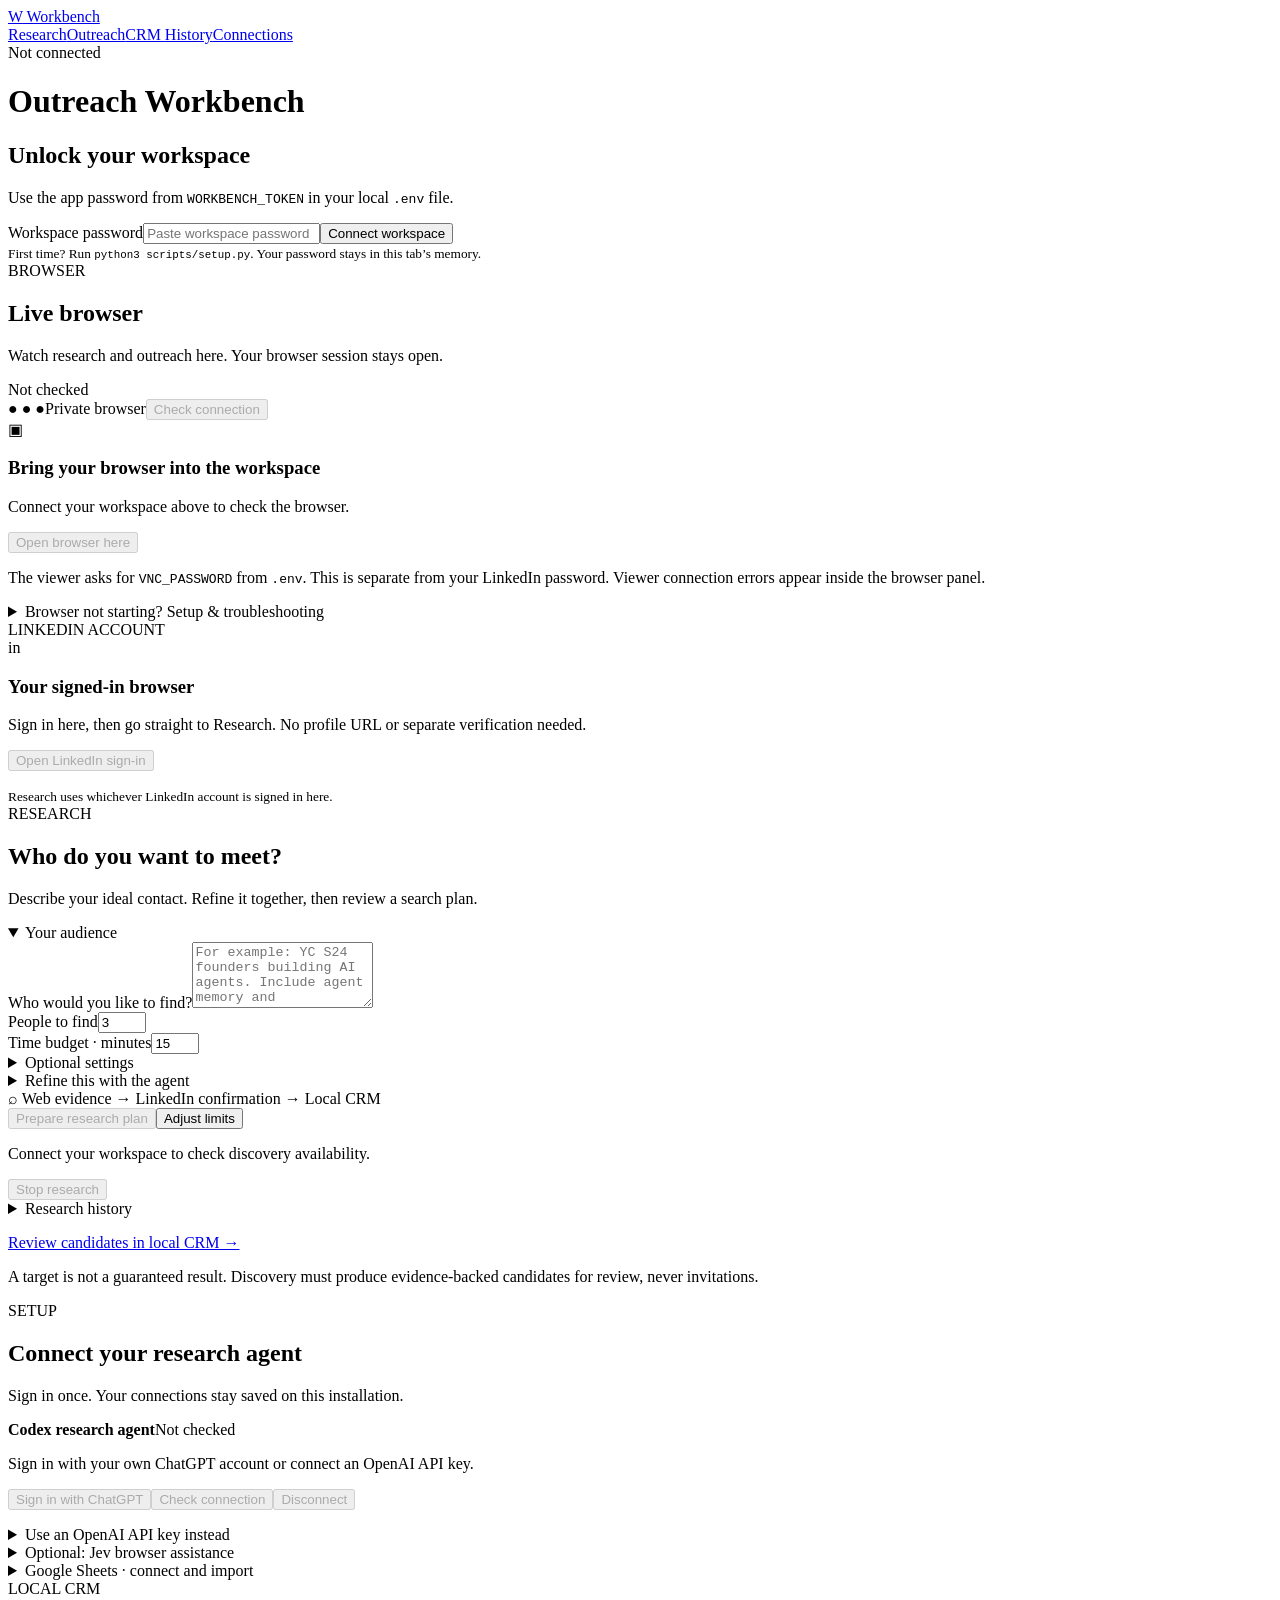
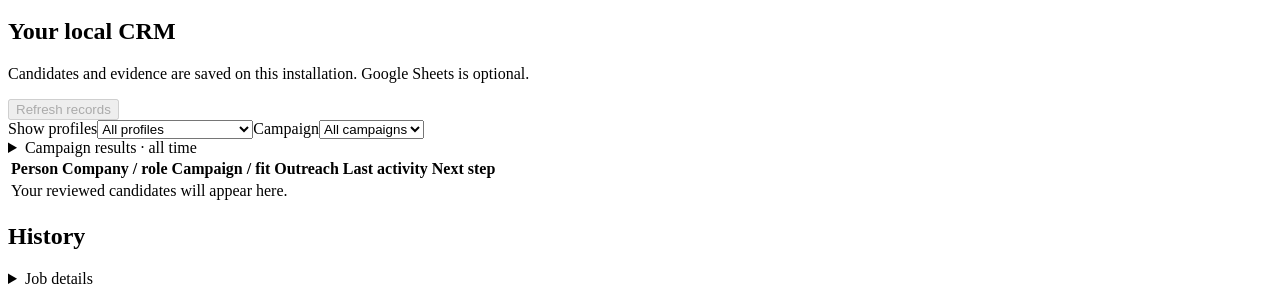
==== src/workbench/static/index.html @ d674420d "Add Google Picker and spreadsheet import with previewed column mapping" ====
<!doctype html>
<html lang="en">
<head><meta charset="utf-8"><meta name="viewport" content="width=device-width,initial-scale=1"><title>Outreach Workbench</title><link rel="stylesheet" href="/assets/workbench.css"><script src="/assets/workbench.js" defer></script><script src="/assets/sheets-import.js" defer></script></head>
<body>
<header class="topbar"><a class="brand" href="#discovery"><span class="brand-icon">W</span> Workbench</a><nav aria-label="Workspace"><a href="#discovery">Research</a><a href="#compose">Outreach</a><span class="nav-divider"></span><a href="#outreach">CRM <span id="crm-total"></span></a><a href="#activity">History</a><a href="#connections">Connections</a></nav><span id="mode" class="badge">Not connected</span></header>
<main><h1 class="sr-only">Outreach Workbench</h1>

<section id="access" class="panel access"><div><h2>Unlock your workspace</h2><p>Use the app password from <code>WORKBENCH_TOKEN</code> in your local <code>.env</code> file.</p></div><form id="access-form"><label class="sr-only" for="token">Workspace password</label><input id="token" type="password" autocomplete="off" placeholder="Paste workspace password" required><button id="connect">Connect workspace</button></form><small id="access-help">First time? Run <code>python3 scripts/setup.py</code>. Your password stays in this tab’s memory.</small></section>
<button id="close-panel" class="secondary" hidden>Close panel</button><div id="error" role="alert" hidden></div>
<div id="workspace-bar" class="workspace-bar" hidden><div><strong id="next-step">Getting ready</strong><p id="connection-summary" role="status"></p></div><a id="next-action" class="button-link" href="#connections">Connect research agent</a></div><div id="research-workspace"><section class="panel" id="outreach-start" hidden>
<div class="section-head"><div><span class="eyebrow">OUTREACH</span><h2>Start conversations</h2></div><span class="badge" id="batch-count" role="status" aria-live="polite">0 selected</span></div>
<p class="caption">Select the right people. Make each message personal.</p>
<label for="outreach-prompt">Message instructions</label><textarea id="outreach-prompt" rows="3" placeholder="Introduce my background, explain why their company interests me, and ask to connect. Keep it friendly and specific."></textarea>
<div class="recipient-toolbar"><input id="recipient-search" type="search" placeholder="Search people or companies" aria-label="Search contacts"><label class="inline-check"><input id="recipient-all" type="checkbox"><span>Select all shown</span></label></div>
<div class="outreach-filters" aria-label="Outreach filters">
<label>Status<select id="recipient-status"><option value="available">Available to contact</option><option value="all">All statuses</option><option value="confirmed">Sent</option><option value="blocked">Blocked</option><option value="uncertain">Uncertain</option><option value="skipped">Skipped / already connected</option><option value="simulated">Simulated</option></select></label>
<label>Qualification<select id="recipient-fit"><option value="">Any qualification</option><option value="qualified">Qualified</option><option value="missing_evidence">Missing evidence</option><option value="not_applicable">Not applicable</option><option value="excluded">Excluded</option></select></label>
<label>Campaign<select id="recipient-campaign"><option value="">All campaigns</option></select></label>
<label>Company<select id="recipient-company"><option value="">All companies</option></select></label>
<label>Country<select id="recipient-country"><option value="">All countries</option></select></label>
<label class="inline-check"><input id="recipient-selected" type="checkbox"><span>Selected only</span></label>
</div><div class="filter-summary"><span id="recipient-selection-summary" role="status"></span><button id="recipient-reset" class="quiet">Reset filters</button></div>
<div id="recipient-list" class="recipient-list" role="group" aria-label="Filtered CRM contacts"></div>
<p id="outreach-availability" class="caption" role="status"></p>
<div class="batch-actions"><button id="batch-generate" disabled>Generate selected messages</button><button id="batch-clear" class="secondary">Clear selection</button></div>
<p id="batch-status" role="status" aria-live="polite"></p>
<div id="batch-review" hidden><div class="section-head"><h3>Review your messages</h3><span class="caption">Editable · 200 characters each</span></div><div id="batch-drafts"></div>
<label class="inline-check"><input id="batch-confirm" type="checkbox"><span>I reviewed these recipients and their exact messages.</span></label>
<button id="batch-send" disabled>Send selected invitations</button></div>
<div id="batch-results" role="log" aria-label="Batch results"></div>
<a class="results-link" href="#outreach">Review all CRM contacts →</a>
</section><section class="panel" id="browser-section">
<div class="section-head"><div><span class="eyebrow">BROWSER</span><h2>Live browser</h2><p>Watch research and outreach here. Your browser session stays open.</p></div><span id="browser-badge" class="badge">Not checked</span></div>
<div id="outreach-watch" hidden><strong id="outreach-watch-person"></strong><p id="outreach-watch-note"></p><p id="outreach-watch-status" role="status" aria-live="polite"></p></div><button id="return-composer" class="secondary" hidden>Return to message draft</button><div class="browser-layout"><div><div class="browser-toolbar"><span class="window-dots">● ● ●</span><span>Private browser</span><button class="quiet" id="check-browser" disabled>Check connection</button><button id="expand-browser" class="quiet" hidden>Expand view</button><a id="external-viewer" target="_blank" rel="noopener noreferrer" hidden>Open in new tab ↗</a></div>
<div class="browser-stage" id="browser-stage"><div id="browser-empty"><div class="browser-symbol">▣</div><h3>Bring your browser into the workspace</h3><p id="browser-message">Connect your workspace above to check the browser.</p><button id="open-browser" disabled>Open browser here</button></div><iframe id="browser-frame" title="Private browser — sign in to LinkedIn directly" allow="clipboard-read; clipboard-write; fullscreen" referrerpolicy="no-referrer" hidden></iframe></div>
<p class="caption">The viewer asks for <code>VNC_PASSWORD</code> from <code>.env</code>. This is separate from your LinkedIn password. Viewer connection errors appear inside the browser panel.</p>
<details id="browser-help"><summary>Browser not starting? Setup & troubleshooting</summary><p>The demo startup command does not start the browser. For LinkedIn, set <code>WORKBENCH_MODE=live</code> in <code>.env</code>, then run this in the project folder:</p><pre>docker compose --profile live up --build -d --wait</pre><p>Click <strong>Check connection</strong>, then <strong>Open browser here</strong>. The first browser image download can take a few minutes. If the viewer still refuses to connect, check <code>docker compose --profile live ps</code> and your configured <code>BROWSER_PORT</code>. On a remote machine, forward both the app and browser ports.</p><p>If a saved browser session is unavailable, restart only the browser with <code>docker compose --profile live restart browser</code>, then reset its connection below. This preserves cookies and never retries invitations.</p><button id="reset-browser" class="secondary" disabled>Reset browser connection</button></details>
</div><aside class="account-card"><span class="eyebrow">LINKEDIN ACCOUNT</span><div class="avatar">in</div><h3 id="account-name">Your signed-in browser</h3><p id="account-note">Sign in here, then go straight to Research. No profile URL or separate verification needed.</p><button id="login" disabled>Open LinkedIn sign-in</button><p id="login-progress" role="status" aria-live="polite"></p><small>Research uses whichever LinkedIn account is signed in here.</small><div id="restriction" role="alert" hidden></div></aside></div>
</section>
<section class="panel" id="discovery"><span class="eyebrow">RESEARCH</span><h2>Who do you want to meet?</h2><p class="caption">Describe your ideal contact. Refine it together, then review a search plan.</p>
<details id="research-brief" open class="audience-card"><summary>Your audience</summary>
<label for="discovery-prompt">Who would you like to find?</label><textarea id="discovery-prompt" rows="4" placeholder="For example: YC S24 founders building AI agents. Include agent memory and monitoring."></textarea>
<div class="research-numbers"><div><label for="discovery-limit">People to find</label><input id="discovery-limit" type="number" min="1" max="10" value="3"></div><div><label for="discovery-minutes">Time budget · minutes</label><input id="discovery-minutes" type="number" min="1" max="60" step="1" value="15"></div></div>
<details id="research-options"><summary>Optional settings</summary><label for="discovery-visits">Maximum LinkedIn visits</label><input id="discovery-visits" type="number" min="0" max="500" step="1" value="0"><p class="caption">0 means keep going until the target or time limit.</p><label for="discovery-profile">Only check this profile</label><input id="discovery-profile" type="url" placeholder="https://www.linkedin.com/in/…"><label class="inline-check"><input id="discovery-recheck" type="checkbox"><span>Recheck profiles with missing evidence</span></label></details>
</details><details id="planning-conversation"><summary>Refine this with the agent</summary><div id="brief-chat" class="brief-chat" role="log" aria-label="Research conversation" aria-live="polite"><p class="chat-welcome">Tell me who you’re looking for. We can narrow the roles, companies, location and exclusions together.</p></div>
<form id="brief-form"><label for="brief-message">Talk to your research agent</label><textarea id="brief-message" rows="3" maxlength="3000" placeholder="I want to meet founders building tools for finance teams. Help me narrow that down."></textarea><div class="connection-actions"><button id="brief-send" disabled>Refine audience</button><button id="brief-reset" type="button" class="secondary" disabled>New brief</button></div></form><p id="brief-status" role="status" aria-live="polite"></p></details>
<div class="research-method"><span aria-hidden="true">⌕</span> Web evidence → LinkedIn confirmation → Local CRM</div><div class="research-actions"><button id="discover" disabled>Prepare research plan</button><button id="research-adjust-time" class="quiet" type="button">Adjust limits</button></div><p id="discovery-state" role="status">Connect your workspace to check discovery availability.</p><a id="research-browser-help" href="#browser-section" hidden>Open LinkedIn browser →</a><div id="research-plan" hidden><div class="plan-heading"><span class="eyebrow">READY TO REVIEW</span><h3>Your search plan</h3></div><div id="plan-metrics" class="plan-metrics"></div><details><summary>Review criteria & searches</summary><p id="plan-summary"></p><pre id="research-plan-text" class="activity"></pre></details><label><input id="research-history" type="checkbox"> My CRM is up to date, or this is a new campaign. Skip companies that already replied.</label><p id="research-start-help" role="status" aria-live="polite"></p><p id="research-launch-status" role="alert"></p><a id="research-start-browser" href="#browser-section" hidden>Open LinkedIn browser →</a><button id="research-use-plan" class="secondary" hidden>Restore saved plan</button><button id="research-start" aria-describedby="research-start-help" disabled>Start research</button></div><button id="research-stop" class="secondary" disabled>Stop research</button><details class="research-maintenance"><summary>Research history</summary><button id="clear-search-history" class="secondary" disabled>Clear search history</button></details><p id="clear-history-status" role="status" aria-live="polite"></p><details id="research-decisions" class="decision-panel" hidden><summary>Research activity</summary><p id="research-live-step" role="status"></p><div id="decision-log" role="log" aria-label="Research decisions" aria-live="polite"></div><details id="research-activity"><summary>Full activity</summary><pre id="research-progress" class="activity">No research run yet.</pre></details></details><a class="results-link" href="#outreach">Review candidates in local CRM →</a><p class="caption">A target is not a guaranteed result. Discovery must produce evidence-backed candidates for review, never invitations.</p></section>
</div><section class="panel" id="connections"><span class="eyebrow">SETUP</span><h2>Connect your research agent</h2><p>Sign in once. Your connections stay saved on this installation.</p><div class="connection-row"><strong>Codex research agent</strong><span id="codex-state" class="badge">Not checked</span></div><p id="codex-account">Sign in with your own ChatGPT account or connect an OpenAI API key.</p><div class="connection-actions"><button id="codex-login" disabled>Sign in with ChatGPT</button><button id="codex-check" class="secondary" disabled>Check connection</button><button id="codex-logout" class="secondary" disabled>Disconnect</button></div><div id="codex-device" class="device-card" hidden><p>Open the official page and enter this one-time code. Do not share it.</p><strong id="codex-device-code"></strong><a id="codex-device-link" target="_blank" rel="noopener noreferrer">Open OpenAI sign-in ↗</a><button id="codex-cancel" class="secondary" disabled>Cancel sign-in</button></div><p id="codex-message" role="status"></p><details><summary>Use an OpenAI API key instead</summary><p>This uses your API account. Connection testing lists models; it does not run a paid generation.</p><form id="codex-key-form"><label for="codex-key">OpenAI API key</label><input id="codex-key" type="password" autocomplete="off" placeholder="Paste your own API key"><button id="codex-key-save" disabled>Test & connect API key</button></form></details><details id="optional-jev"><summary>Optional: Jev browser assistance</summary><div class="connection-row"><strong>Jev / TypeSafe</strong><span id="jev-state" class="badge">Not checked</span></div><p>Get your own key from <a href="https://console.typesafe.ai/keys" target="_blank" rel="noopener noreferrer">TypeSafe</a>. We test authentication before saving it privately in this workspace.</p><form id="jev-form"><label for="jev-key">TypeSafe API key</label><input id="jev-key" type="password" autocomplete="off" placeholder="Paste your own TypeSafe key"><button id="jev-save" disabled>Test & connect Jev</button></form><div class="connection-actions"><button id="jev-check" class="secondary" disabled>Check connection</button><button id="jev-disconnect" class="secondary" disabled>Disconnect</button></div><p id="jev-message" role="status"></p><p class="caption">Codex plans and evaluates research. A connected Jev key helps prioritize observed profile links. Research sends bounded professional page text to these providers and may use your model quota.</p></details><details id="optional-sheets"><summary>Google Sheets · connect and import</summary><div class="connection-row"><strong>Google Sheets</strong><span id="sheets-state" class="badge">Optional</span></div><p>Connect Google, paste your spreadsheet URL, and review its columns before importing. Your local CRM remains the source of truth.</p><div class="connection-actions"><button id="google-login" disabled>Connect Google</button><button id="google-disconnect" class="secondary" disabled>Disconnect Google</button></div><a id="google-open" target="_blank" rel="noopener noreferrer" hidden>Open CRM spreadsheet ↗</a><p id="google-message" role="status"></p>
<div id="google-import">
<label for="google-import-url">Spreadsheet URL</label><input id="google-import-url" type="url" placeholder="https://docs.google.com/spreadsheets/d/…/edit">
<div class="connection-actions"><button id="google-inspect">Open spreadsheet</button><button id="google-picker" class="secondary">Choose in Google Drive</button></div>
<p id="google-import-status" role="status" aria-live="polite">Connect Google, then paste a URL or choose a spreadsheet.</p>
<div id="google-tab-step" hidden><label for="google-import-tab">Tab</label><select id="google-import-tab"></select><label for="google-header-row">Header row</label><input id="google-header-row" type="number" value="1" min="1" max="100"><button id="google-load-rows">Load columns</button></div>
<div id="google-map-step" hidden><h3>Match your columns</h3><p class="caption">Name and LinkedIn URL are required. Imports need research qualification before outreach.</p><div id="google-column-mapping" class="outreach-filters"></div><div id="google-row-sample" class="scroll"></div>
<label class="inline-check"><input id="google-history-ack" type="checkbox"><span>If no status column is mapped, I confirm this source has no prior outreach history.</span></label><button id="google-preview">Preview import</button></div>
<div id="google-preview-step" hidden><h3>Review changes</h3><p id="google-preview-summary"></p><div id="google-preview-rows" class="scroll"></div><label class="inline-check"><input id="google-import-confirm" type="checkbox"><span>Import the reviewed rows into the local CRM. Keep existing contact fields and receipts.</span></label><button id="google-import-commit" disabled>Import into CRM</button></div>
</div>
<details><summary>Optional: export local CRM</summary><p>Export uses a separate destination. Importing a source never selects it for export.</p><button id="google-create" class="secondary" disabled>Create CRM spreadsheet</button><button id="sync" class="secondary" disabled>Sync spreadsheet</button><details><summary>Reconnect an app-created spreadsheet</summary><p>Use this to recover a workbook created by this app. Use a dedicated export workbook, separate from your imported source.</p><form id="google-sheet-form"><label for="google-sheet">Spreadsheet URL or ID</label><input id="google-sheet" type="text"><button id="google-select" disabled>Verify spreadsheet access</button></form></details></details><details><summary>Google connection setup · first time</summary><p>One-time setup: <a href="https://github.com/dillanhoyos/outreach-workbench/blob/main/docs/GOOGLE_SHEETS.md" target="_blank" rel="noopener noreferrer">Follow the step-by-step setup guide ↗</a>.</p><ol><li>In one Google Cloud project, enable Sheets, Drive and Google Picker APIs. Add yourself as an OAuth test user.</li><li>Create a Web application OAuth client with your app's origin and exact callback URL.</li><li>Save its JSON as <code>secrets/google-oauth-client.json</code>. Add the four Google settings from the guide to <code>.env</code>.</li><li>Recreate the app, click Connect Google, then paste a spreadsheet URL or choose it in Google Drive.</li></ol><p>Use the same Google account in sign-in and Picker. You must already have access to the spreadsheet. Credentials stay in this installation's persistent data volume.</p></details></details></section>
<section class="panel" id="outreach"><div class="section-head"><div><span class="eyebrow">LOCAL CRM</span><h2>Your local CRM</h2><p>Candidates and evidence are saved on this installation. Google Sheets is optional.</p></div><button id="refresh" class="secondary" disabled>Refresh records</button></div><div class="crm-filters"><label for="crm-filter">Show profiles</label><select id="crm-filter" aria-controls="leads"><option value="all">All profiles</option><option value="qualified">Qualified</option><option value="not_applicable">Visited · not applicable</option><option value="missing_evidence">Missing evidence</option><option value="other">Other / interrupted</option><option value="available">Available for outreach</option><option value="sent">Sent</option><option value="blocked">Blocked</option><option value="uncertain">Uncertain</option></select><label for="crm-campaign">Campaign</label><select id="crm-campaign"><option value="">All campaigns</option></select><span id="crm-filter-count" role="status" aria-live="polite"></span></div><details class="crm-report"><summary>Campaign results · all time</summary><p class="caption">Unique people per campaign. Invitation results require confirmation; acceptance is not inferred.</p><div id="crm-report" class="scroll"></div></details><div class="scroll"><table><thead><tr><th>Person</th><th>Company / role</th><th>Campaign / fit</th><th>Outreach</th><th>Last activity</th><th>Next step</th></tr></thead><tbody id="leads"><tr><td colspan="6" class="empty">Your reviewed candidates will appear here.</td></tr></tbody></table></div></section>

<section class="panel" id="activity"><h2>History</h2><div id="history-feed" role="log" aria-label="Workspace history"></div><details><summary>Job details</summary><p id="status" role="status">Connect your workspace to get started.</p><pre id="jobs" class="activity">No jobs loaded yet.</pre></details></section>
<section class="panel" id="composer" hidden aria-labelledby="compose-title"><div class="composer-head"><div><span class="eyebrow">OUTREACH</span><h2 id="compose-title">Start a conversation</h2></div><button id="compose-close" class="secondary" aria-label="Choose another recipient">Choose contact</button></div>
<label for="compose-person">Recipient · CRM availability</label><select id="compose-person"></select><p id="compose-context" class="caption"></p><div id="compose-receipt" hidden></div><div class="connection-actions"><a id="compose-profile" target="_blank" rel="noopener noreferrer">LinkedIn profile ↗</a><button id="compose-preview" class="secondary">View in live browser</button></div>
<details id="compose-evidence"><summary>Profile evidence & campaign</summary><p id="compose-evidence-text"></p></details>
<label for="compose-instructions">What would you like to say?</label><textarea id="compose-instructions" rows="3" placeholder="For example: Write in Spanish, casual and direct. I’m building a tool for contract reporting. Ask to exchange experiences, without a sales pitch."></textarea><button id="compose-generate">Generate suggestions</button><p class="caption">Codex uses saved profile evidence. Generation never sends a message.</p><details id="compose-suggestions-wrap"><summary>Suggested messages</summary><div id="compose-suggestions"></div></details>
<label for="compose-note">Your invitation note</label><textarea id="compose-note" rows="4" placeholder="Choose a suggestion or write your own note."></textarea><p id="compose-count" class="caption" role="status"></p><div class="connection-actions"><button id="compose-save" class="secondary">Save draft</button><button id="compose-approve">Approve this note</button></div>
<div class="compose-send"><label class="inline-check"><input id="compose-confirm" type="checkbox"><span id="compose-confirm-label">Send this exact invitation to this person.</span></label><button id="compose-send" disabled>Send invitation</button></div><p id="compose-status" role="status" aria-live="polite"></p></section>
</main></body></html>
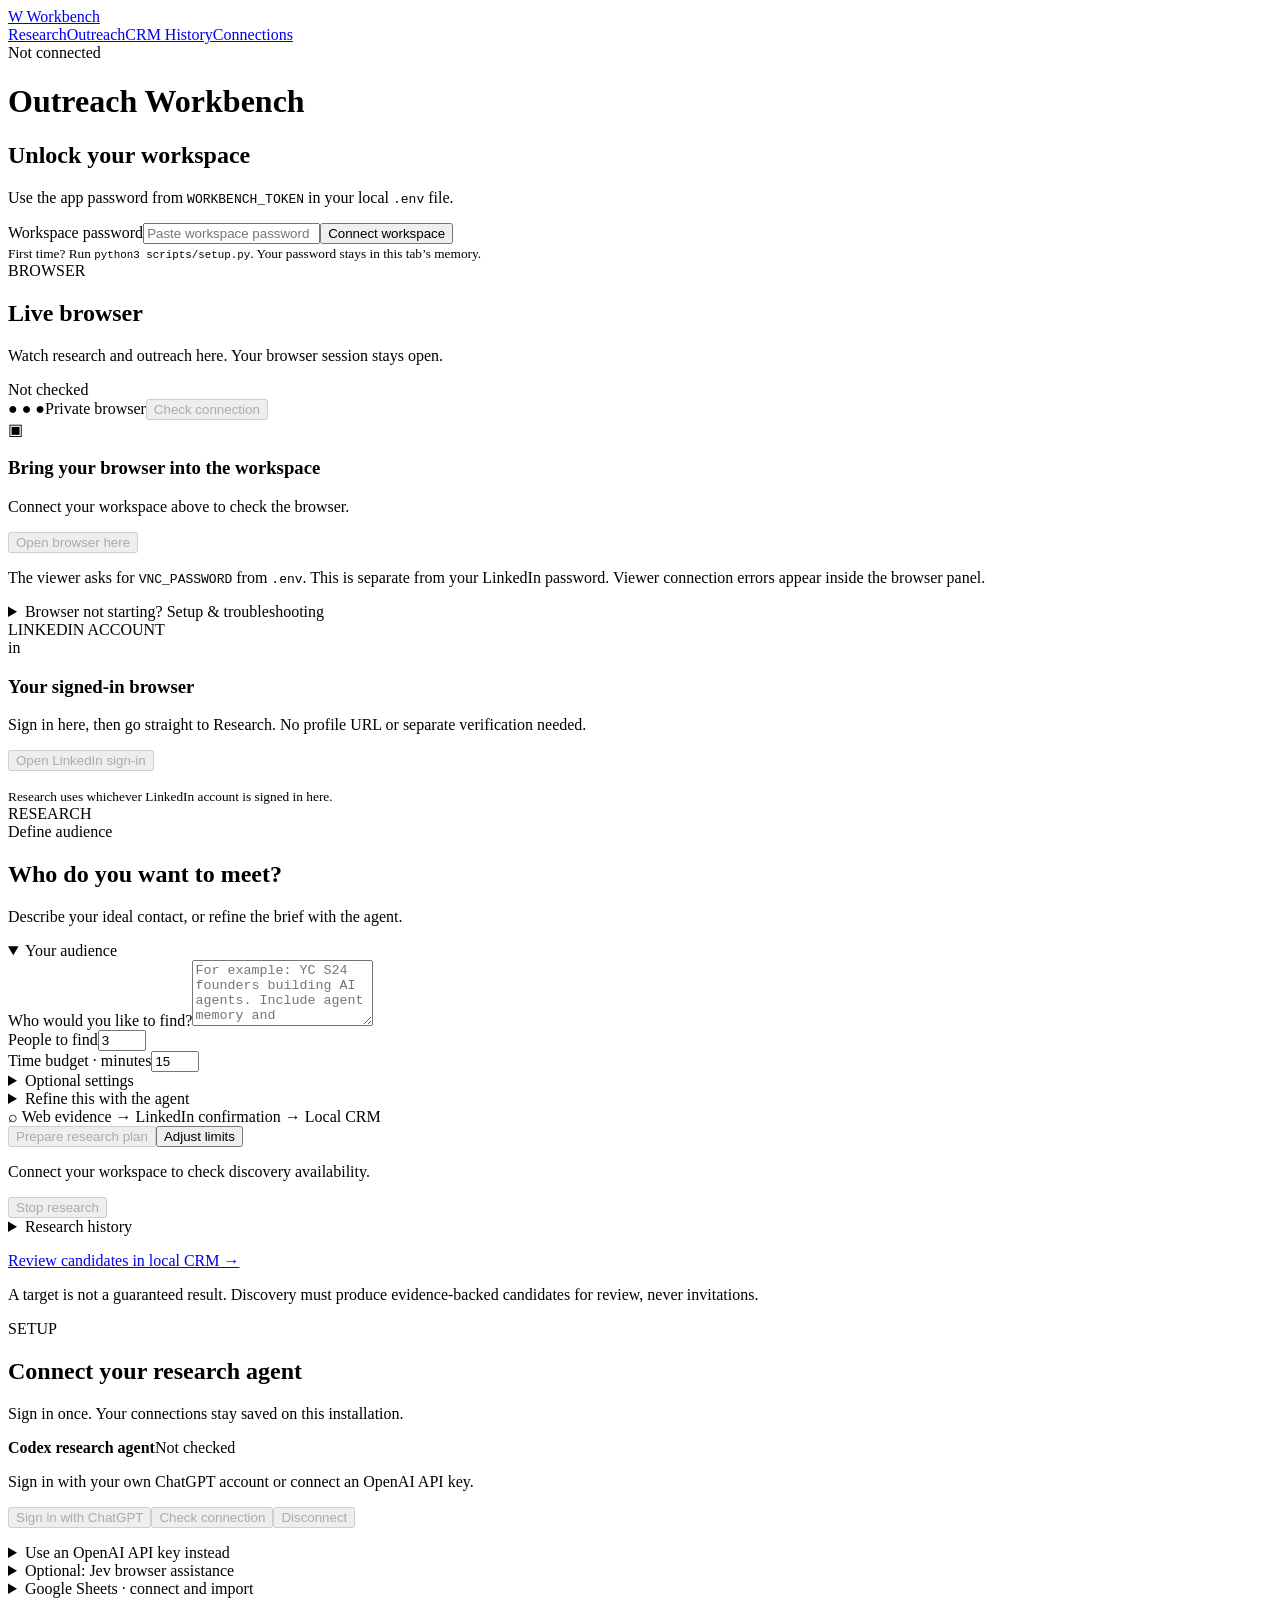
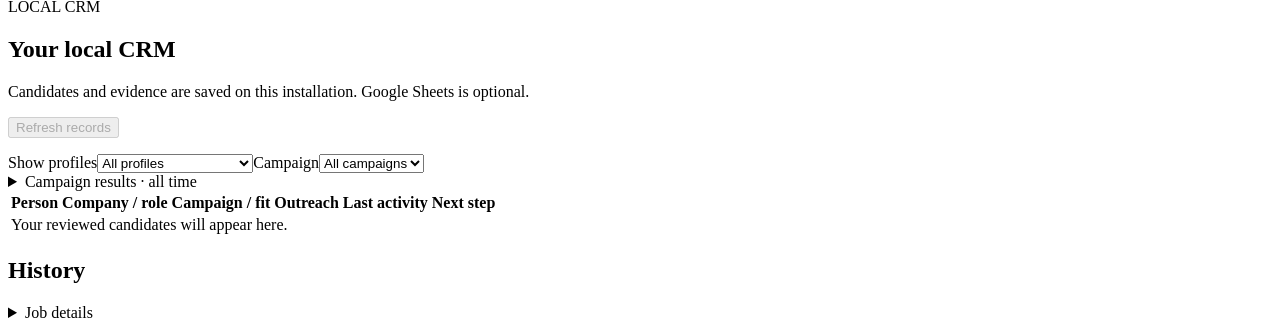
==== commit e78b03c6: "Focus research on run state and expand CRM with private profile preview" ====
--- a/src/workbench/static/index.html
+++ b/src/workbench/static/index.html
@@ -30,21 +30,21 @@
 <div id="batch-results" role="log" aria-label="Batch results"></div>
 <a class="results-link" href="#outreach">Review all CRM contacts →</a>
 </section><section class="panel" id="browser-section">
-<div class="section-head"><div><span class="eyebrow">BROWSER</span><h2>Live browser</h2><p>Watch research and outreach here. Your browser session stays open.</p></div><span id="browser-badge" class="badge">Not checked</span></div>
+<div class="section-head"><div><span class="eyebrow">BROWSER</span><h2>Live browser</h2><p>Watch research and outreach here. Your browser session stays open.</p></div><button id="crm-hide-browser" class="secondary" hidden>Hide browser</button><span id="browser-badge" class="badge">Not checked</span></div>
 <div id="outreach-watch" hidden><strong id="outreach-watch-person"></strong><p id="outreach-watch-note"></p><p id="outreach-watch-status" role="status" aria-live="polite"></p></div><button id="return-composer" class="secondary" hidden>Return to message draft</button><div class="browser-layout"><div><div class="browser-toolbar"><span class="window-dots">● ● ●</span><span>Private browser</span><button class="quiet" id="check-browser" disabled>Check connection</button><button id="expand-browser" class="quiet" hidden>Expand view</button><a id="external-viewer" target="_blank" rel="noopener noreferrer" hidden>Open in new tab ↗</a></div>
 <div class="browser-stage" id="browser-stage"><div id="browser-empty"><div class="browser-symbol">▣</div><h3>Bring your browser into the workspace</h3><p id="browser-message">Connect your workspace above to check the browser.</p><button id="open-browser" disabled>Open browser here</button></div><iframe id="browser-frame" title="Private browser — sign in to LinkedIn directly" allow="clipboard-read; clipboard-write; fullscreen" referrerpolicy="no-referrer" hidden></iframe></div>
 <p class="caption">The viewer asks for <code>VNC_PASSWORD</code> from <code>.env</code>. This is separate from your LinkedIn password. Viewer connection errors appear inside the browser panel.</p>
 <details id="browser-help"><summary>Browser not starting? Setup & troubleshooting</summary><p>The demo startup command does not start the browser. For LinkedIn, set <code>WORKBENCH_MODE=live</code> in <code>.env</code>, then run this in the project folder:</p><pre>docker compose --profile live up --build -d --wait</pre><p>Click <strong>Check connection</strong>, then <strong>Open browser here</strong>. The first browser image download can take a few minutes. If the viewer still refuses to connect, check <code>docker compose --profile live ps</code> and your configured <code>BROWSER_PORT</code>. On a remote machine, forward both the app and browser ports.</p><p>If a saved browser session is unavailable, restart only the browser with <code>docker compose --profile live restart browser</code>, then reset its connection below. This preserves cookies and never retries invitations.</p><button id="reset-browser" class="secondary" disabled>Reset browser connection</button></details>
 </div><aside class="account-card"><span class="eyebrow">LINKEDIN ACCOUNT</span><div class="avatar">in</div><h3 id="account-name">Your signed-in browser</h3><p id="account-note">Sign in here, then go straight to Research. No profile URL or separate verification needed.</p><button id="login" disabled>Open LinkedIn sign-in</button><p id="login-progress" role="status" aria-live="polite"></p><small>Research uses whichever LinkedIn account is signed in here.</small><div id="restriction" role="alert" hidden></div></aside></div>
 </section>
-<section class="panel" id="discovery"><span class="eyebrow">RESEARCH</span><h2>Who do you want to meet?</h2><p class="caption">Describe your ideal contact. Refine it together, then review a search plan.</p>
+<section class="panel" id="discovery"><span class="eyebrow">RESEARCH</span><div class="section-head"><div><span id="research-phase" class="badge">Define audience</span><h2 id="research-title">Who do you want to meet?</h2></div><button id="research-edit" class="secondary" hidden>Edit audience</button></div><p id="research-intro" class="caption">Describe your ideal contact, or refine the brief with the agent.</p><div id="research-run-summary" role="status"></div><button id="research-review-again" class="secondary" hidden>Review plan for another run</button>
 <details id="research-brief" open class="audience-card"><summary>Your audience</summary>
 <label for="discovery-prompt">Who would you like to find?</label><textarea id="discovery-prompt" rows="4" placeholder="For example: YC S24 founders building AI agents. Include agent memory and monitoring."></textarea>
 <div class="research-numbers"><div><label for="discovery-limit">People to find</label><input id="discovery-limit" type="number" min="1" max="10" value="3"></div><div><label for="discovery-minutes">Time budget · minutes</label><input id="discovery-minutes" type="number" min="1" max="60" step="1" value="15"></div></div>
 <details id="research-options"><summary>Optional settings</summary><label for="discovery-visits">Maximum LinkedIn visits</label><input id="discovery-visits" type="number" min="0" max="500" step="1" value="0"><p class="caption">0 means keep going until the target or time limit.</p><label for="discovery-profile">Only check this profile</label><input id="discovery-profile" type="url" placeholder="https://www.linkedin.com/in/…"><label class="inline-check"><input id="discovery-recheck" type="checkbox"><span>Recheck profiles with missing evidence</span></label></details>
 </details><details id="planning-conversation"><summary>Refine this with the agent</summary><div id="brief-chat" class="brief-chat" role="log" aria-label="Research conversation" aria-live="polite"><p class="chat-welcome">Tell me who you’re looking for. We can narrow the roles, companies, location and exclusions together.</p></div>
 <form id="brief-form"><label for="brief-message">Talk to your research agent</label><textarea id="brief-message" rows="3" maxlength="3000" placeholder="I want to meet founders building tools for finance teams. Help me narrow that down."></textarea><div class="connection-actions"><button id="brief-send" disabled>Refine audience</button><button id="brief-reset" type="button" class="secondary" disabled>New brief</button></div></form><p id="brief-status" role="status" aria-live="polite"></p></details>
-<div class="research-method"><span aria-hidden="true">⌕</span> Web evidence → LinkedIn confirmation → Local CRM</div><div class="research-actions"><button id="discover" disabled>Prepare research plan</button><button id="research-adjust-time" class="quiet" type="button">Adjust limits</button></div><p id="discovery-state" role="status">Connect your workspace to check discovery availability.</p><a id="research-browser-help" href="#browser-section" hidden>Open LinkedIn browser →</a><div id="research-plan" hidden><div class="plan-heading"><span class="eyebrow">READY TO REVIEW</span><h3>Your search plan</h3></div><div id="plan-metrics" class="plan-metrics"></div><details><summary>Review criteria & searches</summary><p id="plan-summary"></p><pre id="research-plan-text" class="activity"></pre></details><label><input id="research-history" type="checkbox"> My CRM is up to date, or this is a new campaign. Skip companies that already replied.</label><p id="research-start-help" role="status" aria-live="polite"></p><p id="research-launch-status" role="alert"></p><a id="research-start-browser" href="#browser-section" hidden>Open LinkedIn browser →</a><button id="research-use-plan" class="secondary" hidden>Restore saved plan</button><button id="research-start" aria-describedby="research-start-help" disabled>Start research</button></div><button id="research-stop" class="secondary" disabled>Stop research</button><details class="research-maintenance"><summary>Research history</summary><button id="clear-search-history" class="secondary" disabled>Clear search history</button></details><p id="clear-history-status" role="status" aria-live="polite"></p><details id="research-decisions" class="decision-panel" hidden><summary>Research activity</summary><p id="research-live-step" role="status"></p><div id="decision-log" role="log" aria-label="Research decisions" aria-live="polite"></div><details id="research-activity"><summary>Full activity</summary><pre id="research-progress" class="activity">No research run yet.</pre></details></details><a class="results-link" href="#outreach">Review candidates in local CRM →</a><p class="caption">A target is not a guaranteed result. Discovery must produce evidence-backed candidates for review, never invitations.</p></section>
+<div class="research-method"><span aria-hidden="true">⌕</span> Web evidence → LinkedIn confirmation → Local CRM</div><div class="research-actions"><button id="discover" disabled>Prepare research plan</button><button id="research-adjust-time" class="quiet" type="button">Adjust limits</button></div><p id="discovery-state" role="status">Connect your workspace to check discovery availability.</p><a id="research-browser-help" href="#browser-section" hidden>Open LinkedIn browser →</a><div id="research-plan" hidden><div class="plan-heading"><span class="eyebrow">READY TO REVIEW</span><h3>Your search plan</h3></div><div id="plan-metrics" class="plan-metrics"></div><p id="plan-summary"></p><details><summary>Search queries & technical details</summary><pre id="research-plan-text" class="activity"></pre></details><label><input id="research-history" type="checkbox"> My CRM is up to date, or this is a new campaign. Skip companies that already replied.</label><p id="research-start-help" role="status" aria-live="polite"></p><p id="research-launch-status" role="alert"></p><a id="research-start-browser" href="#browser-section" hidden>Open LinkedIn browser →</a><button id="research-use-plan" class="secondary" hidden>Restore saved plan</button><button id="research-start" aria-describedby="research-start-help" disabled>Start research</button></div><button id="research-stop" class="secondary" disabled>Stop research</button><details class="research-maintenance"><summary>Research history</summary><button id="clear-search-history" class="secondary" disabled>Clear search history</button></details><p id="clear-history-status" role="status" aria-live="polite"></p><details id="research-decisions" class="decision-panel" hidden><summary>Research activity</summary><p id="research-live-step" role="status"></p><div id="decision-log" role="log" aria-label="Research decisions" aria-live="polite"></div><details id="research-activity"><summary>Full activity</summary><pre id="research-progress" class="activity">No research run yet.</pre></details></details><a class="results-link" href="#outreach">Review candidates in local CRM →</a><p class="caption">A target is not a guaranteed result. Discovery must produce evidence-backed candidates for review, never invitations.</p></section>
 </div><section class="panel" id="connections"><span class="eyebrow">SETUP</span><h2>Connect your research agent</h2><p>Sign in once. Your connections stay saved on this installation.</p><div class="connection-row"><strong>Codex research agent</strong><span id="codex-state" class="badge">Not checked</span></div><p id="codex-account">Sign in with your own ChatGPT account or connect an OpenAI API key.</p><div class="connection-actions"><button id="codex-login" disabled>Sign in with ChatGPT</button><button id="codex-check" class="secondary" disabled>Check connection</button><button id="codex-logout" class="secondary" disabled>Disconnect</button></div><div id="codex-device" class="device-card" hidden><p>Open the official page and enter this one-time code. Do not share it.</p><strong id="codex-device-code"></strong><a id="codex-device-link" target="_blank" rel="noopener noreferrer">Open OpenAI sign-in ↗</a><button id="codex-cancel" class="secondary" disabled>Cancel sign-in</button></div><p id="codex-message" role="status"></p><details><summary>Use an OpenAI API key instead</summary><p>This uses your API account. Connection testing lists models; it does not run a paid generation.</p><form id="codex-key-form"><label for="codex-key">OpenAI API key</label><input id="codex-key" type="password" autocomplete="off" placeholder="Paste your own API key"><button id="codex-key-save" disabled>Test & connect API key</button></form></details><details id="optional-jev"><summary>Optional: Jev browser assistance</summary><div class="connection-row"><strong>Jev / TypeSafe</strong><span id="jev-state" class="badge">Not checked</span></div><p>Get your own key from <a href="https://console.typesafe.ai/keys" target="_blank" rel="noopener noreferrer">TypeSafe</a>. We test authentication before saving it privately in this workspace.</p><form id="jev-form"><label for="jev-key">TypeSafe API key</label><input id="jev-key" type="password" autocomplete="off" placeholder="Paste your own TypeSafe key"><button id="jev-save" disabled>Test & connect Jev</button></form><div class="connection-actions"><button id="jev-check" class="secondary" disabled>Check connection</button><button id="jev-disconnect" class="secondary" disabled>Disconnect</button></div><p id="jev-message" role="status"></p><p class="caption">Codex plans and evaluates research. A connected Jev key helps prioritize observed profile links. Research sends bounded professional page text to these providers and may use your model quota.</p></details><details id="optional-sheets"><summary>Google Sheets · connect and import</summary><div class="connection-row"><strong>Google Sheets</strong><span id="sheets-state" class="badge">Optional</span></div><p>Connect Google, paste your spreadsheet URL, and review its columns before importing. Your local CRM remains the source of truth.</p><div class="connection-actions"><button id="google-login" disabled>Connect Google</button><button id="google-disconnect" class="secondary" disabled>Disconnect Google</button></div><a id="google-open" target="_blank" rel="noopener noreferrer" hidden>Open CRM spreadsheet ↗</a><p id="google-message" role="status"></p>
 <div id="google-import">
 <label for="google-import-url">Spreadsheet URL</label><input id="google-import-url" type="url" placeholder="https://docs.google.com/spreadsheets/d/…/edit">
@@ -56,7 +56,7 @@
 <div id="google-preview-step" hidden><h3>Review changes</h3><p id="google-preview-summary"></p><div id="google-preview-rows" class="scroll"></div><label class="inline-check"><input id="google-import-confirm" type="checkbox"><span>Import the reviewed rows into the local CRM. Keep existing contact fields and receipts.</span></label><button id="google-import-commit" disabled>Import into CRM</button></div>
 </div>
 <details><summary>Optional: export local CRM</summary><p>Export uses a separate destination. Importing a source never selects it for export.</p><button id="google-create" class="secondary" disabled>Create CRM spreadsheet</button><button id="sync" class="secondary" disabled>Sync spreadsheet</button><details><summary>Reconnect an app-created spreadsheet</summary><p>Use this to recover a workbook created by this app. Use a dedicated export workbook, separate from your imported source.</p><form id="google-sheet-form"><label for="google-sheet">Spreadsheet URL or ID</label><input id="google-sheet" type="text"><button id="google-select" disabled>Verify spreadsheet access</button></form></details></details><details><summary>Google connection setup · first time</summary><p>One-time setup: <a href="https://github.com/dillanhoyos/outreach-workbench/blob/main/docs/GOOGLE_SHEETS.md" target="_blank" rel="noopener noreferrer">Follow the step-by-step setup guide ↗</a>.</p><ol><li>In one Google Cloud project, enable Sheets, Drive and Google Picker APIs. Add yourself as an OAuth test user.</li><li>Create a Web application OAuth client with your app's origin and exact callback URL.</li><li>Save its JSON as <code>secrets/google-oauth-client.json</code>. Add the four Google settings from the guide to <code>.env</code>.</li><li>Recreate the app, click Connect Google, then paste a spreadsheet URL or choose it in Google Drive.</li></ol><p>Use the same Google account in sign-in and Picker. You must already have access to the spreadsheet. Credentials stay in this installation's persistent data volume.</p></details></details></section>
-<section class="panel" id="outreach"><div class="section-head"><div><span class="eyebrow">LOCAL CRM</span><h2>Your local CRM</h2><p>Candidates and evidence are saved on this installation. Google Sheets is optional.</p></div><button id="refresh" class="secondary" disabled>Refresh records</button></div><div class="crm-filters"><label for="crm-filter">Show profiles</label><select id="crm-filter" aria-controls="leads"><option value="all">All profiles</option><option value="qualified">Qualified</option><option value="not_applicable">Visited · not applicable</option><option value="missing_evidence">Missing evidence</option><option value="other">Other / interrupted</option><option value="available">Available for outreach</option><option value="sent">Sent</option><option value="blocked">Blocked</option><option value="uncertain">Uncertain</option></select><label for="crm-campaign">Campaign</label><select id="crm-campaign"><option value="">All campaigns</option></select><span id="crm-filter-count" role="status" aria-live="polite"></span></div><details class="crm-report"><summary>Campaign results · all time</summary><p class="caption">Unique people per campaign. Invitation results require confirmation; acceptance is not inferred.</p><div id="crm-report" class="scroll"></div></details><div class="scroll"><table><thead><tr><th>Person</th><th>Company / role</th><th>Campaign / fit</th><th>Outreach</th><th>Last activity</th><th>Next step</th></tr></thead><tbody id="leads"><tr><td colspan="6" class="empty">Your reviewed candidates will appear here.</td></tr></tbody></table></div></section>
+<section class="panel" id="outreach"><div class="section-head"><div><span class="eyebrow">LOCAL CRM</span><h2>Your local CRM</h2><p>Candidates and evidence are saved on this installation. Google Sheets is optional.</p></div><button id="refresh" class="secondary" disabled>Refresh records</button></div><p id="crm-profile-status" role="status" aria-live="polite"></p><div class="crm-filters"><label for="crm-filter">Show profiles</label><select id="crm-filter" aria-controls="leads"><option value="all">All profiles</option><option value="qualified">Qualified</option><option value="not_applicable">Visited · not applicable</option><option value="missing_evidence">Missing evidence</option><option value="other">Other / interrupted</option><option value="available">Available for outreach</option><option value="sent">Sent</option><option value="blocked">Blocked</option><option value="uncertain">Uncertain</option></select><label for="crm-campaign">Campaign</label><select id="crm-campaign"><option value="">All campaigns</option></select><span id="crm-filter-count" role="status" aria-live="polite"></span></div><details class="crm-report"><summary>Campaign results · all time</summary><p class="caption">Unique people per campaign. Invitation results require confirmation; acceptance is not inferred.</p><div id="crm-report" class="scroll"></div></details><div class="scroll"><table><thead><tr><th>Person</th><th>Company / role</th><th>Campaign / fit</th><th>Outreach</th><th>Last activity</th><th>Next step</th></tr></thead><tbody id="leads"><tr><td colspan="6" class="empty">Your reviewed candidates will appear here.</td></tr></tbody></table></div></section>
 
 <section class="panel" id="activity"><h2>History</h2><div id="history-feed" role="log" aria-label="Workspace history"></div><details><summary>Job details</summary><p id="status" role="status">Connect your workspace to get started.</p><pre id="jobs" class="activity">No jobs loaded yet.</pre></details></section>
 <section class="panel" id="composer" hidden aria-labelledby="compose-title"><div class="composer-head"><div><span class="eyebrow">OUTREACH</span><h2 id="compose-title">Start a conversation</h2></div><button id="compose-close" class="secondary" aria-label="Choose another recipient">Choose contact</button></div>
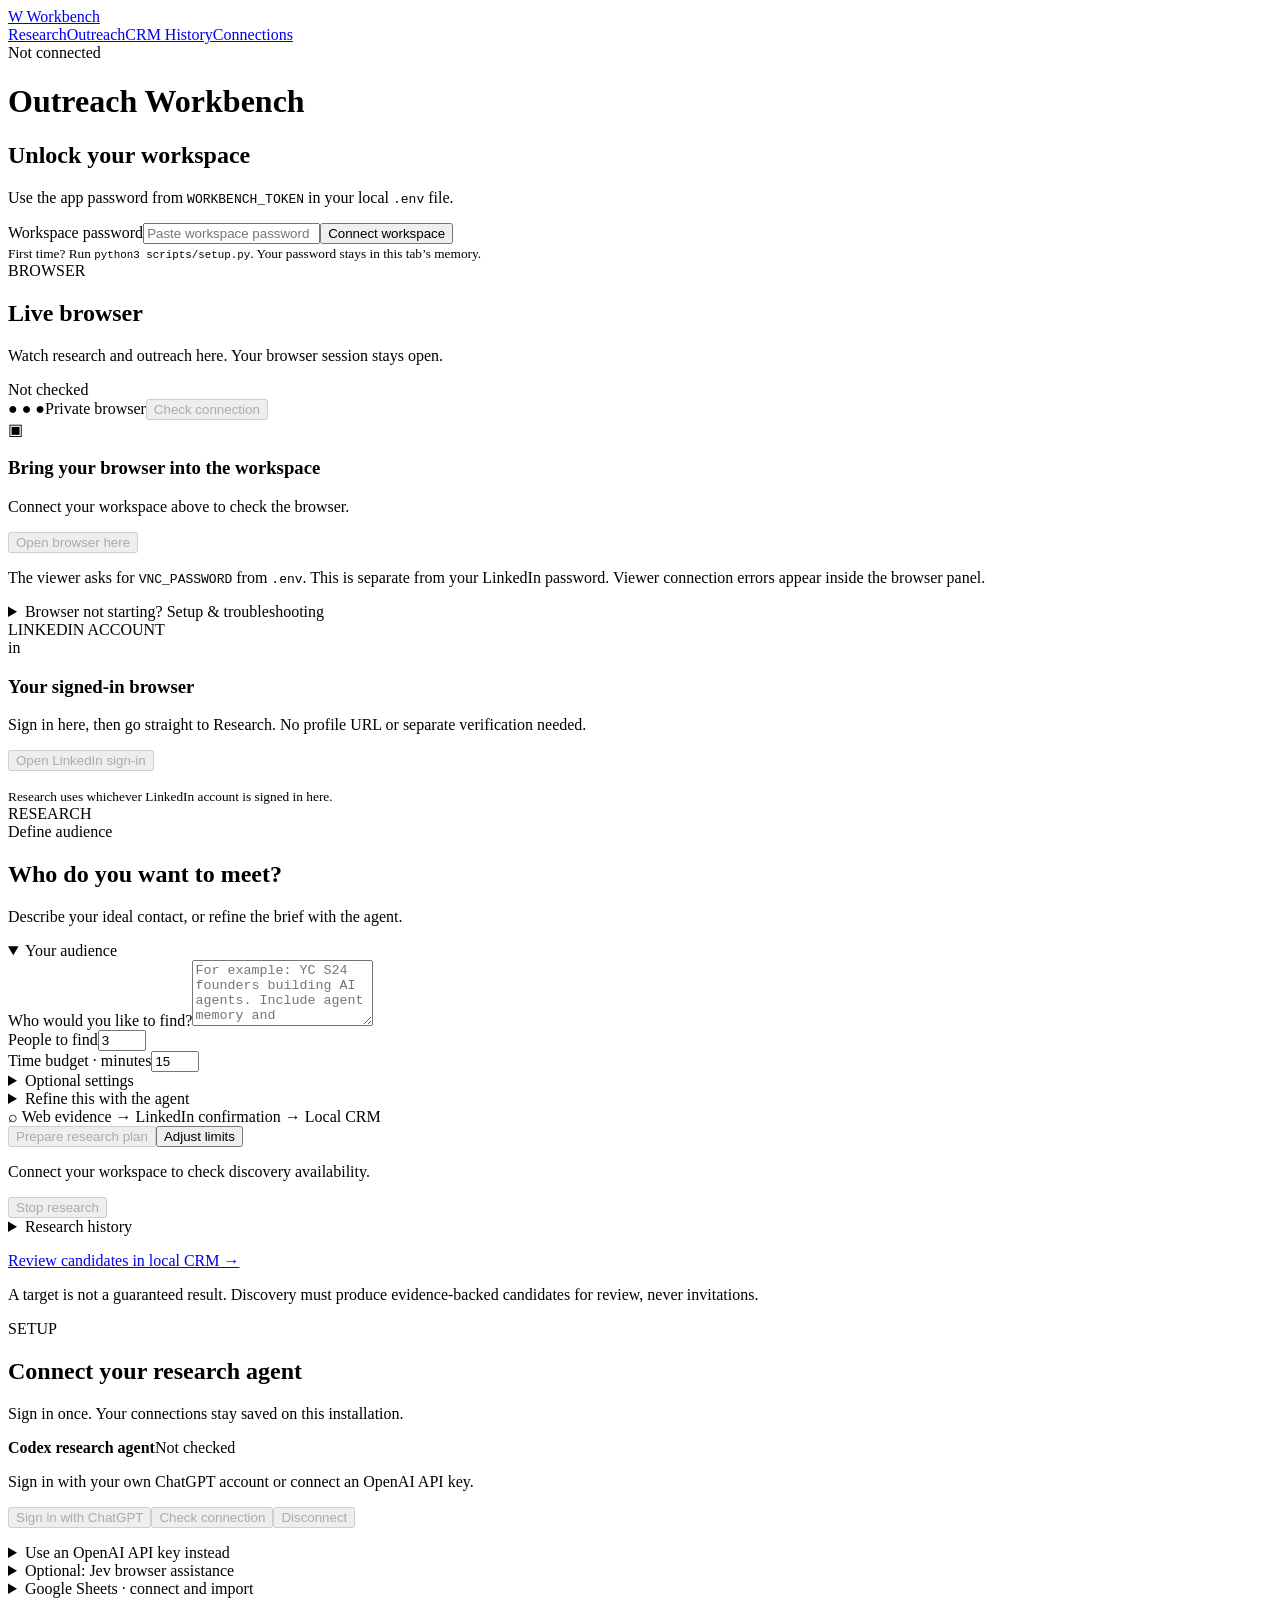
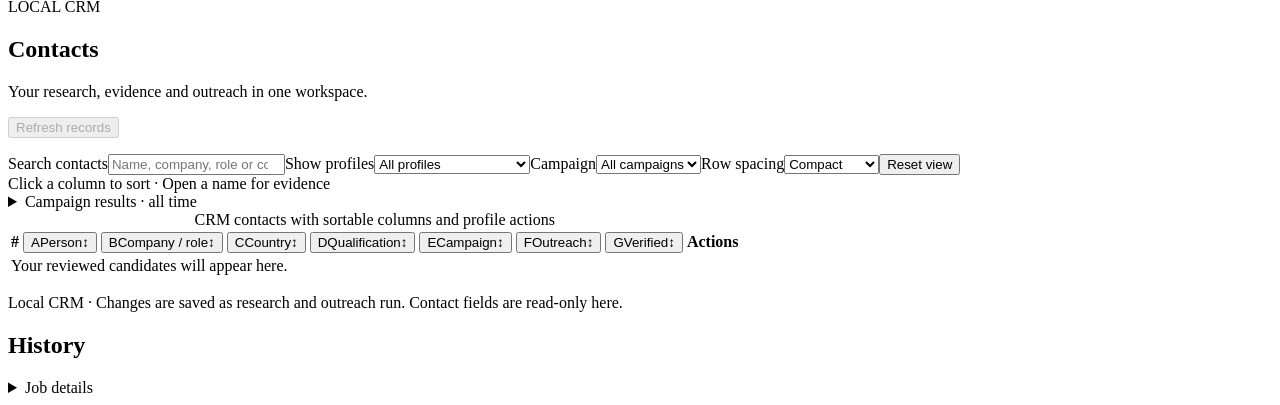
==== commit f8160214: "Introduce slate and cobalt theme with spreadsheet CRM workspace" ====
--- a/src/workbench/static/index.html
+++ b/src/workbench/static/index.html
@@ -56,7 +56,7 @@
 <div id="google-preview-step" hidden><h3>Review changes</h3><p id="google-preview-summary"></p><div id="google-preview-rows" class="scroll"></div><label class="inline-check"><input id="google-import-confirm" type="checkbox"><span>Import the reviewed rows into the local CRM. Keep existing contact fields and receipts.</span></label><button id="google-import-commit" disabled>Import into CRM</button></div>
 </div>
 <details><summary>Optional: export local CRM</summary><p>Export uses a separate destination. Importing a source never selects it for export.</p><button id="google-create" class="secondary" disabled>Create CRM spreadsheet</button><button id="sync" class="secondary" disabled>Sync spreadsheet</button><details><summary>Reconnect an app-created spreadsheet</summary><p>Use this to recover a workbook created by this app. Use a dedicated export workbook, separate from your imported source.</p><form id="google-sheet-form"><label for="google-sheet">Spreadsheet URL or ID</label><input id="google-sheet" type="text"><button id="google-select" disabled>Verify spreadsheet access</button></form></details></details><details><summary>Google connection setup · first time</summary><p>One-time setup: <a href="https://github.com/dillanhoyos/outreach-workbench/blob/main/docs/GOOGLE_SHEETS.md" target="_blank" rel="noopener noreferrer">Follow the step-by-step setup guide ↗</a>.</p><ol><li>In one Google Cloud project, enable Sheets, Drive and Google Picker APIs. Add yourself as an OAuth test user.</li><li>Create a Web application OAuth client with your app's origin and exact callback URL.</li><li>Save its JSON as <code>secrets/google-oauth-client.json</code>. Add the four Google settings from the guide to <code>.env</code>.</li><li>Recreate the app, click Connect Google, then paste a spreadsheet URL or choose it in Google Drive.</li></ol><p>Use the same Google account in sign-in and Picker. You must already have access to the spreadsheet. Credentials stay in this installation's persistent data volume.</p></details></details></section>
-<section class="panel" id="outreach"><div class="section-head"><div><span class="eyebrow">LOCAL CRM</span><h2>Your local CRM</h2><p>Candidates and evidence are saved on this installation. Google Sheets is optional.</p></div><button id="refresh" class="secondary" disabled>Refresh records</button></div><p id="crm-profile-status" role="status" aria-live="polite"></p><div class="crm-filters"><label for="crm-filter">Show profiles</label><select id="crm-filter" aria-controls="leads"><option value="all">All profiles</option><option value="qualified">Qualified</option><option value="not_applicable">Visited · not applicable</option><option value="missing_evidence">Missing evidence</option><option value="other">Other / interrupted</option><option value="available">Available for outreach</option><option value="sent">Sent</option><option value="blocked">Blocked</option><option value="uncertain">Uncertain</option></select><label for="crm-campaign">Campaign</label><select id="crm-campaign"><option value="">All campaigns</option></select><span id="crm-filter-count" role="status" aria-live="polite"></span></div><details class="crm-report"><summary>Campaign results · all time</summary><p class="caption">Unique people per campaign. Invitation results require confirmation; acceptance is not inferred.</p><div id="crm-report" class="scroll"></div></details><div class="scroll"><table><thead><tr><th>Person</th><th>Company / role</th><th>Campaign / fit</th><th>Outreach</th><th>Last activity</th><th>Next step</th></tr></thead><tbody id="leads"><tr><td colspan="6" class="empty">Your reviewed candidates will appear here.</td></tr></tbody></table></div></section>
+<section class="panel" id="outreach"><div class="section-head"><div><span class="eyebrow">LOCAL CRM</span><h2>Contacts</h2><p>Your research, evidence and outreach in one workspace.</p></div><button id="refresh" class="secondary" disabled>Refresh records</button></div><p id="crm-profile-status" role="status" aria-live="polite"></p><div id="crm-overview" class="crm-overview" aria-label="Contact overview"></div><div class="crm-filters"><label class="crm-search-label" for="crm-search">Search contacts<input id="crm-search" type="search" placeholder="Name, company, role or country…" aria-controls="leads"></label><label for="crm-filter">Show profiles</label><select id="crm-filter" aria-controls="leads"><option value="all">All profiles</option><option value="qualified">Qualified</option><option value="not_applicable">Visited · not applicable</option><option value="missing_evidence">Missing evidence</option><option value="other">Other / interrupted</option><option value="available">Available for outreach</option><option value="sent">Sent</option><option value="blocked">Blocked</option><option value="uncertain">Uncertain</option></select><label for="crm-campaign">Campaign</label><select id="crm-campaign"><option value="">All campaigns</option></select><label for="crm-density">Row spacing</label><select id="crm-density"><option value="compact">Compact</option><option value="comfortable">Comfortable</option></select><button id="crm-reset" class="secondary">Reset view</button></div><div class="crm-table-meta"><span id="crm-filter-count" role="status" aria-live="polite"></span><span>Click a column to sort · Open a name for evidence</span></div><details class="crm-report"><summary>Campaign results · all time</summary><p class="caption">Unique people per campaign. Invitation results require confirmation; acceptance is not inferred.</p><div id="crm-report" class="scroll"></div></details><div id="crm-grid-scroll" class="scroll" tabindex="0" role="region" aria-label="Contacts spreadsheet. Scroll horizontally to see all columns."><table id="crm-grid"><caption class="sr-only">CRM contacts with sortable columns and profile actions</caption><thead><tr><th scope="col">#</th><th scope="col" data-sort="name" aria-sort="none"><button type="button"><span class="column-letter" aria-hidden="true">A</span>Person<span class="sort-icon" aria-hidden="true">↕</span></button></th><th scope="col" data-sort="company" aria-sort="none"><button type="button"><span class="column-letter" aria-hidden="true">B</span>Company / role<span class="sort-icon" aria-hidden="true">↕</span></button></th><th scope="col" data-sort="country" aria-sort="none"><button type="button"><span class="column-letter" aria-hidden="true">C</span>Country<span class="sort-icon" aria-hidden="true">↕</span></button></th><th scope="col" data-sort="qualification" aria-sort="none"><button type="button"><span class="column-letter" aria-hidden="true">D</span>Qualification<span class="sort-icon" aria-hidden="true">↕</span></button></th><th scope="col" data-sort="campaign" aria-sort="none"><button type="button"><span class="column-letter" aria-hidden="true">E</span>Campaign<span class="sort-icon" aria-hidden="true">↕</span></button></th><th scope="col" data-sort="outreach_status" aria-sort="none"><button type="button"><span class="column-letter" aria-hidden="true">F</span>Outreach<span class="sort-icon" aria-hidden="true">↕</span></button></th><th scope="col" data-sort="last_verified_at" aria-sort="none"><button type="button"><span class="column-letter" aria-hidden="true">G</span>Verified<span class="sort-icon" aria-hidden="true">↕</span></button></th><th scope="col">Actions</th></tr></thead><tbody id="leads"><tr><td colspan="9" class="empty">Your reviewed candidates will appear here.</td></tr></tbody></table></div><p class="crm-footnote">Local CRM · Changes are saved as research and outreach run. Contact fields are read-only here.</p></section>
 
 <section class="panel" id="activity"><h2>History</h2><div id="history-feed" role="log" aria-label="Workspace history"></div><details><summary>Job details</summary><p id="status" role="status">Connect your workspace to get started.</p><pre id="jobs" class="activity">No jobs loaded yet.</pre></details></section>
 <section class="panel" id="composer" hidden aria-labelledby="compose-title"><div class="composer-head"><div><span class="eyebrow">OUTREACH</span><h2 id="compose-title">Start a conversation</h2></div><button id="compose-close" class="secondary" aria-label="Choose another recipient">Choose contact</button></div>
@@ -65,4 +65,4 @@
 <label for="compose-instructions">What would you like to say?</label><textarea id="compose-instructions" rows="3" placeholder="For example: Write in Spanish, casual and direct. I’m building a tool for contract reporting. Ask to exchange experiences, without a sales pitch."></textarea><button id="compose-generate">Generate suggestions</button><p class="caption">Codex uses saved profile evidence. Generation never sends a message.</p><details id="compose-suggestions-wrap"><summary>Suggested messages</summary><div id="compose-suggestions"></div></details>
 <label for="compose-note">Your invitation note</label><textarea id="compose-note" rows="4" placeholder="Choose a suggestion or write your own note."></textarea><p id="compose-count" class="caption" role="status"></p><div class="connection-actions"><button id="compose-save" class="secondary">Save draft</button><button id="compose-approve">Approve this note</button></div>
 <div class="compose-send"><label class="inline-check"><input id="compose-confirm" type="checkbox"><span id="compose-confirm-label">Send this exact invitation to this person.</span></label><button id="compose-send" disabled>Send invitation</button></div><p id="compose-status" role="status" aria-live="polite"></p></section>
-</main></body></html>
+</main><dialog id="crm-detail-dialog" aria-labelledby="crm-detail-title"><div class="section-head"><div><span class="eyebrow">CONTACT RECORD</span><h2 id="crm-detail-title"></h2></div><button id="crm-detail-close" class="secondary" autofocus>Close</button></div><div id="crm-detail-content"></div></dialog></body></html>
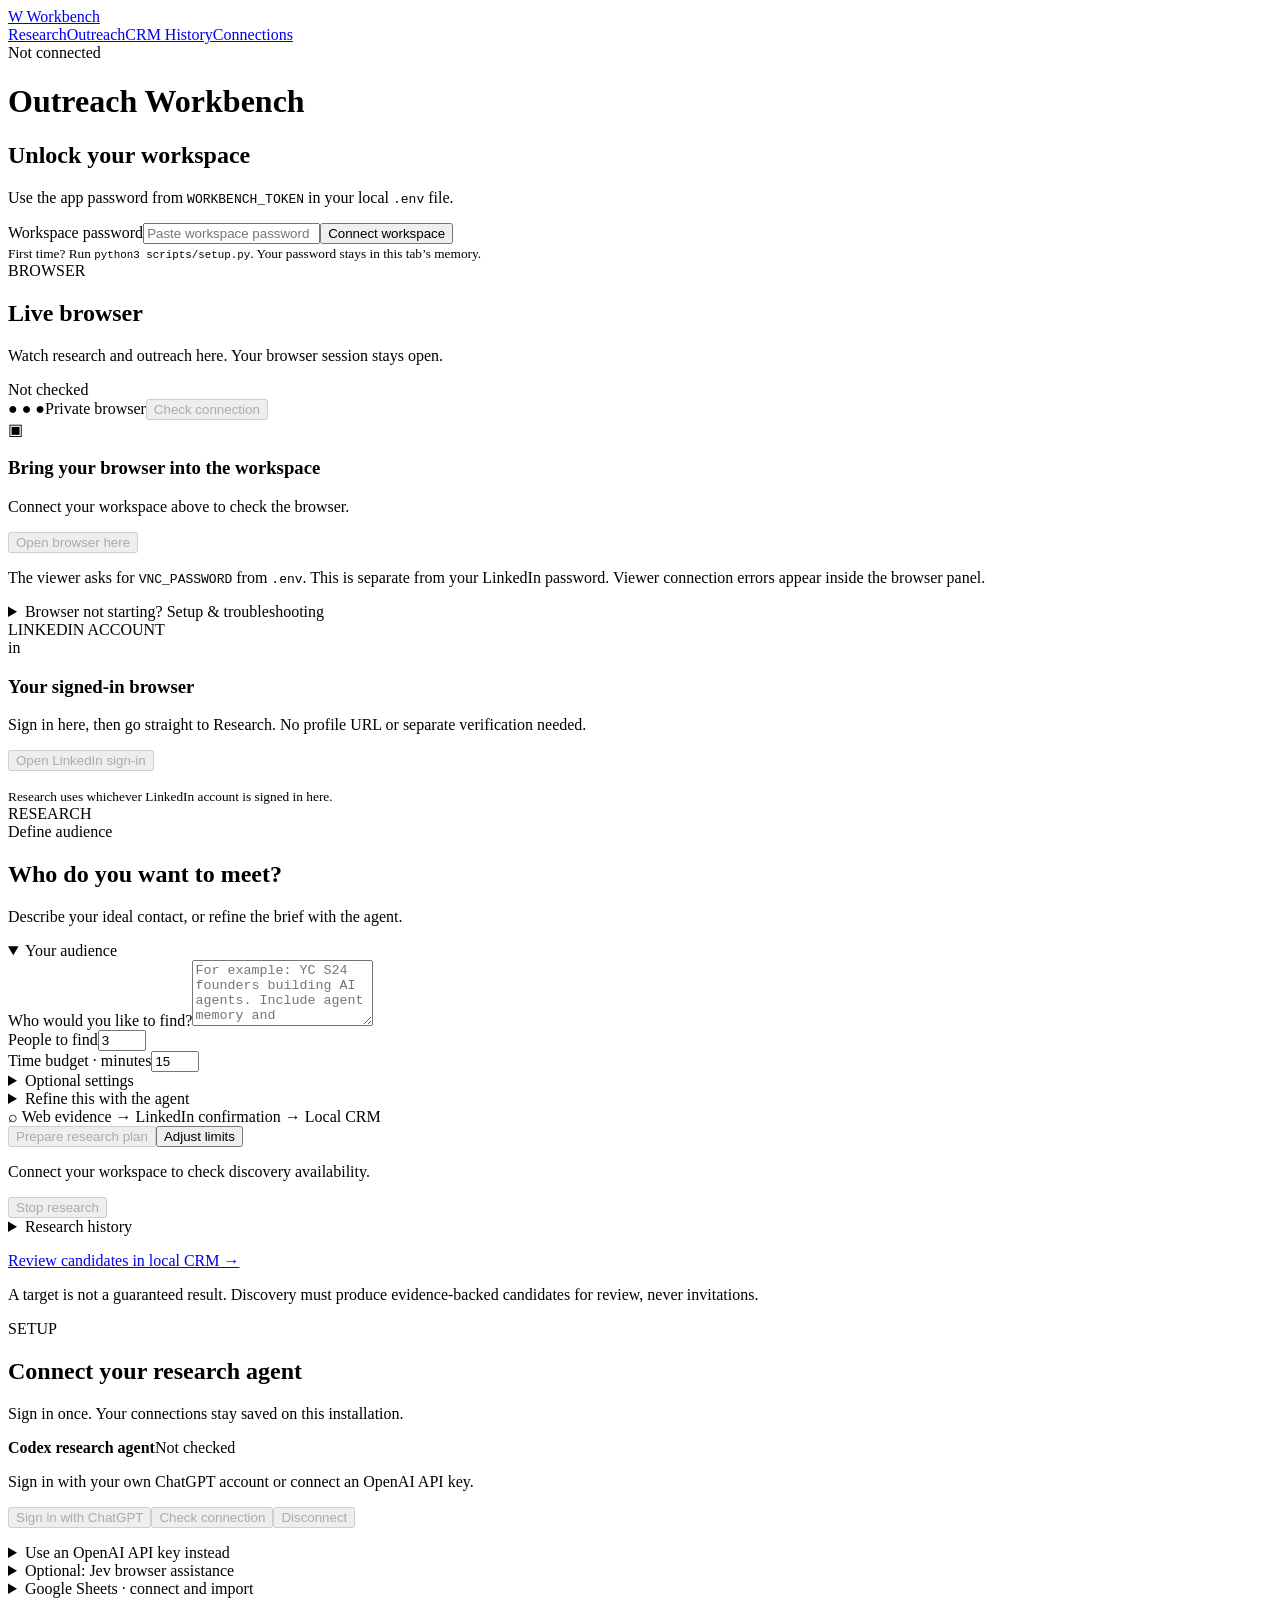
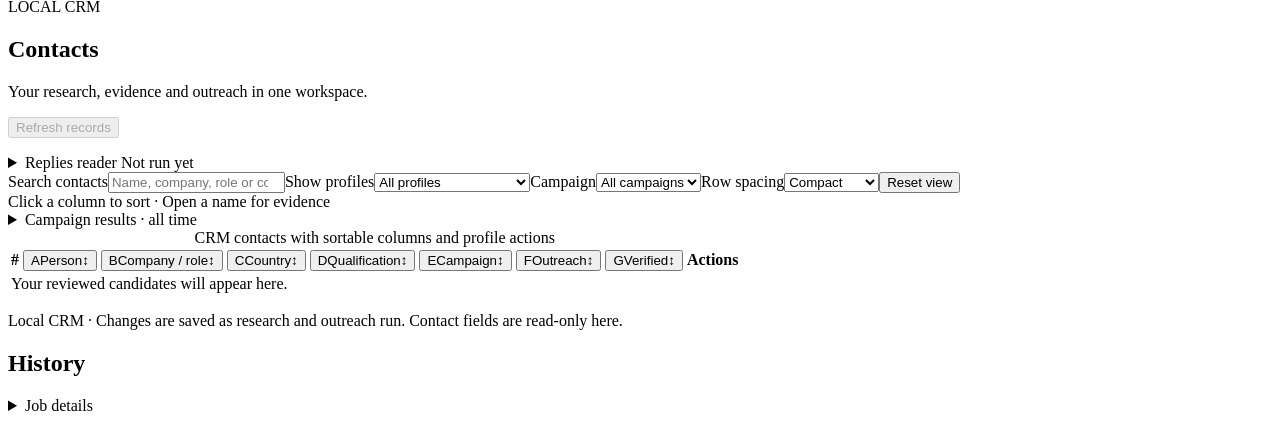
==== commit 825aa913: "Add incremental replies reader workflow and serialized cron runner" ====
--- a/src/workbench/static/index.html
+++ b/src/workbench/static/index.html
@@ -56,7 +56,7 @@
 <div id="google-preview-step" hidden><h3>Review changes</h3><p id="google-preview-summary"></p><div id="google-preview-rows" class="scroll"></div><label class="inline-check"><input id="google-import-confirm" type="checkbox"><span>Import the reviewed rows into the local CRM. Keep existing contact fields and receipts.</span></label><button id="google-import-commit" disabled>Import into CRM</button></div>
 </div>
 <details><summary>Optional: export local CRM</summary><p>Export uses a separate destination. Importing a source never selects it for export.</p><button id="google-create" class="secondary" disabled>Create CRM spreadsheet</button><button id="sync" class="secondary" disabled>Sync spreadsheet</button><details><summary>Reconnect an app-created spreadsheet</summary><p>Use this to recover a workbook created by this app. Use a dedicated export workbook, separate from your imported source.</p><form id="google-sheet-form"><label for="google-sheet">Spreadsheet URL or ID</label><input id="google-sheet" type="text"><button id="google-select" disabled>Verify spreadsheet access</button></form></details></details><details><summary>Google connection setup · first time</summary><p>One-time setup: <a href="https://github.com/dillanhoyos/outreach-workbench/blob/main/docs/GOOGLE_SHEETS.md" target="_blank" rel="noopener noreferrer">Follow the step-by-step setup guide ↗</a>.</p><ol><li>In one Google Cloud project, enable Sheets, Drive and Google Picker APIs. Add yourself as an OAuth test user.</li><li>Create a Web application OAuth client with your app's origin and exact callback URL.</li><li>Save its JSON as <code>secrets/google-oauth-client.json</code>. Add the four Google settings from the guide to <code>.env</code>.</li><li>Recreate the app, click Connect Google, then paste a spreadsheet URL or choose it in Google Drive.</li></ol><p>Use the same Google account in sign-in and Picker. You must already have access to the spreadsheet. Credentials stay in this installation's persistent data volume.</p></details></details></section>
-<section class="panel" id="outreach"><div class="section-head"><div><span class="eyebrow">LOCAL CRM</span><h2>Contacts</h2><p>Your research, evidence and outreach in one workspace.</p></div><button id="refresh" class="secondary" disabled>Refresh records</button></div><p id="crm-profile-status" role="status" aria-live="polite"></p><div id="crm-overview" class="crm-overview" aria-label="Contact overview"></div><div class="crm-filters"><label class="crm-search-label" for="crm-search">Search contacts<input id="crm-search" type="search" placeholder="Name, company, role or country…" aria-controls="leads"></label><label for="crm-filter">Show profiles</label><select id="crm-filter" aria-controls="leads"><option value="all">All profiles</option><option value="qualified">Qualified</option><option value="not_applicable">Visited · not applicable</option><option value="missing_evidence">Missing evidence</option><option value="other">Other / interrupted</option><option value="available">Available for outreach</option><option value="sent">Sent</option><option value="blocked">Blocked</option><option value="uncertain">Uncertain</option></select><label for="crm-campaign">Campaign</label><select id="crm-campaign"><option value="">All campaigns</option></select><label for="crm-density">Row spacing</label><select id="crm-density"><option value="compact">Compact</option><option value="comfortable">Comfortable</option></select><button id="crm-reset" class="secondary">Reset view</button></div><div class="crm-table-meta"><span id="crm-filter-count" role="status" aria-live="polite"></span><span>Click a column to sort · Open a name for evidence</span></div><details class="crm-report"><summary>Campaign results · all time</summary><p class="caption">Unique people per campaign. Invitation results require confirmation; acceptance is not inferred.</p><div id="crm-report" class="scroll"></div></details><div id="crm-grid-scroll" class="scroll" tabindex="0" role="region" aria-label="Contacts spreadsheet. Scroll horizontally to see all columns."><table id="crm-grid"><caption class="sr-only">CRM contacts with sortable columns and profile actions</caption><thead><tr><th scope="col">#</th><th scope="col" data-sort="name" aria-sort="none"><button type="button"><span class="column-letter" aria-hidden="true">A</span>Person<span class="sort-icon" aria-hidden="true">↕</span></button></th><th scope="col" data-sort="company" aria-sort="none"><button type="button"><span class="column-letter" aria-hidden="true">B</span>Company / role<span class="sort-icon" aria-hidden="true">↕</span></button></th><th scope="col" data-sort="country" aria-sort="none"><button type="button"><span class="column-letter" aria-hidden="true">C</span>Country<span class="sort-icon" aria-hidden="true">↕</span></button></th><th scope="col" data-sort="qualification" aria-sort="none"><button type="button"><span class="column-letter" aria-hidden="true">D</span>Qualification<span class="sort-icon" aria-hidden="true">↕</span></button></th><th scope="col" data-sort="campaign" aria-sort="none"><button type="button"><span class="column-letter" aria-hidden="true">E</span>Campaign<span class="sort-icon" aria-hidden="true">↕</span></button></th><th scope="col" data-sort="outreach_status" aria-sort="none"><button type="button"><span class="column-letter" aria-hidden="true">F</span>Outreach<span class="sort-icon" aria-hidden="true">↕</span></button></th><th scope="col" data-sort="last_verified_at" aria-sort="none"><button type="button"><span class="column-letter" aria-hidden="true">G</span>Verified<span class="sort-icon" aria-hidden="true">↕</span></button></th><th scope="col">Actions</th></tr></thead><tbody id="leads"><tr><td colspan="9" class="empty">Your reviewed candidates will appear here.</td></tr></tbody></table></div><p class="crm-footnote">Local CRM · Changes are saved as research and outreach run. Contact fields are read-only here.</p></section>
+<section class="panel" id="outreach"><div class="section-head"><div><span class="eyebrow">LOCAL CRM</span><h2>Contacts</h2><p>Your research, evidence and outreach in one workspace.</p></div><button id="refresh" class="secondary" disabled>Refresh records</button></div><p id="crm-profile-status" role="status" aria-live="polite"></p><details id="reply-reader"><summary>Replies reader <span id="reader-badge" class="badge">Not run yet</span></summary><p>Read recent LinkedIn conversations, match people by profile URL, and save incoming replies to their CRM records. A reply makes that contact unavailable for outreach.</p><div class="connection-actions"><label for="reader-limit">Recent conversations</label><input id="reader-limit" type="number" min="1" max="100" value="100"><button id="reader-start" disabled>Read replies now</button><button id="reader-stop" class="secondary" disabled>Stop reader</button></div><p id="reader-status" role="status" aria-live="polite"></p><p class="caption">The private browser stays visible during a manual scan. This does not send replies. Opening a conversation may mark it read on LinkedIn.</p><div id="reader-cases"></div></details><div id="crm-overview" class="crm-overview" aria-label="Contact overview"></div><div class="crm-filters"><label class="crm-search-label" for="crm-search">Search contacts<input id="crm-search" type="search" placeholder="Name, company, role or country…" aria-controls="leads"></label><label for="crm-filter">Show profiles</label><select id="crm-filter" aria-controls="leads"><option value="all">All profiles</option><option value="qualified">Qualified</option><option value="not_applicable">Visited · not applicable</option><option value="missing_evidence">Missing evidence</option><option value="other">Other / interrupted</option><option value="available">Available for outreach</option><option value="sent">Sent</option><option value="replied">Replied</option><option value="blocked">Blocked</option><option value="uncertain">Uncertain</option></select><label for="crm-campaign">Campaign</label><select id="crm-campaign"><option value="">All campaigns</option></select><label for="crm-density">Row spacing</label><select id="crm-density"><option value="compact">Compact</option><option value="comfortable">Comfortable</option></select><button id="crm-reset" class="secondary">Reset view</button></div><div class="crm-table-meta"><span id="crm-filter-count" role="status" aria-live="polite"></span><span>Click a column to sort · Open a name for evidence</span></div><details class="crm-report"><summary>Campaign results · all time</summary><p class="caption">Unique people per campaign. Invitation results require confirmation; acceptance is not inferred.</p><div id="crm-report" class="scroll"></div></details><div id="crm-grid-scroll" class="scroll" tabindex="0" role="region" aria-label="Contacts spreadsheet. Scroll horizontally to see all columns."><table id="crm-grid"><caption class="sr-only">CRM contacts with sortable columns and profile actions</caption><thead><tr><th scope="col">#</th><th scope="col" data-sort="name" aria-sort="none"><button type="button"><span class="column-letter" aria-hidden="true">A</span>Person<span class="sort-icon" aria-hidden="true">↕</span></button></th><th scope="col" data-sort="company" aria-sort="none"><button type="button"><span class="column-letter" aria-hidden="true">B</span>Company / role<span class="sort-icon" aria-hidden="true">↕</span></button></th><th scope="col" data-sort="country" aria-sort="none"><button type="button"><span class="column-letter" aria-hidden="true">C</span>Country<span class="sort-icon" aria-hidden="true">↕</span></button></th><th scope="col" data-sort="qualification" aria-sort="none"><button type="button"><span class="column-letter" aria-hidden="true">D</span>Qualification<span class="sort-icon" aria-hidden="true">↕</span></button></th><th scope="col" data-sort="campaign" aria-sort="none"><button type="button"><span class="column-letter" aria-hidden="true">E</span>Campaign<span class="sort-icon" aria-hidden="true">↕</span></button></th><th scope="col" data-sort="outreach_status" aria-sort="none"><button type="button"><span class="column-letter" aria-hidden="true">F</span>Outreach<span class="sort-icon" aria-hidden="true">↕</span></button></th><th scope="col" data-sort="last_verified_at" aria-sort="none"><button type="button"><span class="column-letter" aria-hidden="true">G</span>Verified<span class="sort-icon" aria-hidden="true">↕</span></button></th><th scope="col">Actions</th></tr></thead><tbody id="leads"><tr><td colspan="9" class="empty">Your reviewed candidates will appear here.</td></tr></tbody></table></div><p class="crm-footnote">Local CRM · Changes are saved as research and outreach run. Contact fields are read-only here.</p></section>
 
 <section class="panel" id="activity"><h2>History</h2><div id="history-feed" role="log" aria-label="Workspace history"></div><details><summary>Job details</summary><p id="status" role="status">Connect your workspace to get started.</p><pre id="jobs" class="activity">No jobs loaded yet.</pre></details></section>
 <section class="panel" id="composer" hidden aria-labelledby="compose-title"><div class="composer-head"><div><span class="eyebrow">OUTREACH</span><h2 id="compose-title">Start a conversation</h2></div><button id="compose-close" class="secondary" aria-label="Choose another recipient">Choose contact</button></div>
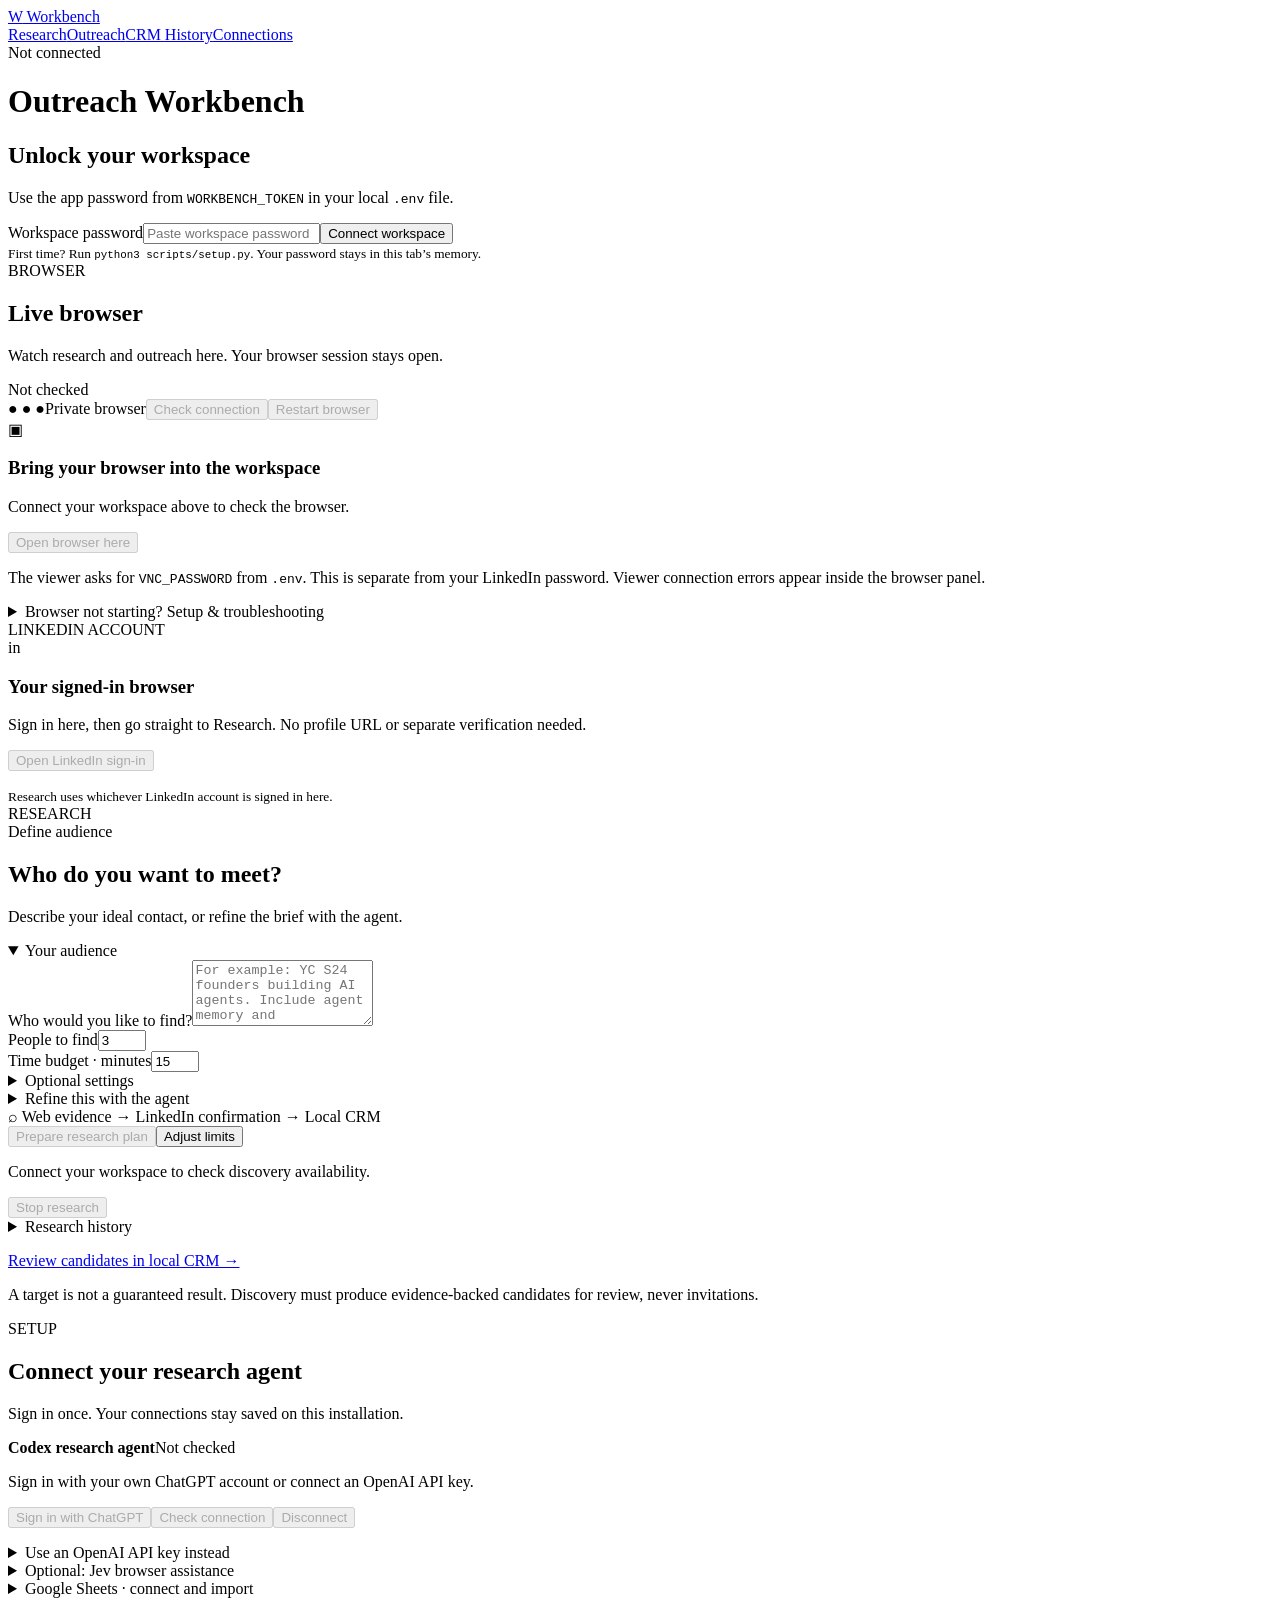
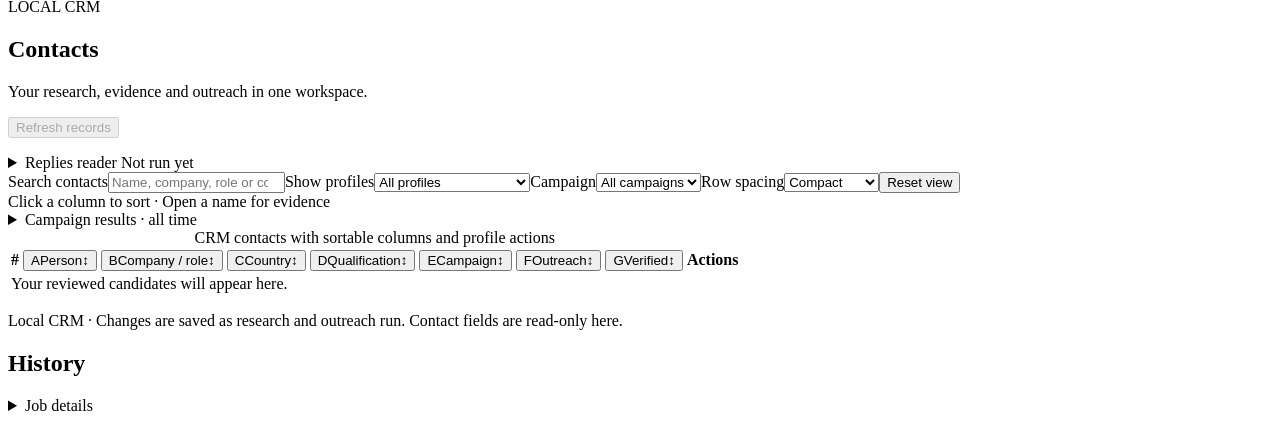
==== commit 72b4c9de: "Add live browser restart control with automatic connection check" ====
--- a/src/workbench/static/index.html
+++ b/src/workbench/static/index.html
@@ -31,7 +31,7 @@
 <a class="results-link" href="#outreach">Review all CRM contacts →</a>
 </section><section class="panel" id="browser-section">
 <div class="section-head"><div><span class="eyebrow">BROWSER</span><h2>Live browser</h2><p>Watch research and outreach here. Your browser session stays open.</p></div><button id="crm-hide-browser" class="secondary" hidden>Hide browser</button><span id="browser-badge" class="badge">Not checked</span></div>
-<div id="outreach-watch" hidden><strong id="outreach-watch-person"></strong><p id="outreach-watch-note"></p><p id="outreach-watch-status" role="status" aria-live="polite"></p></div><button id="return-composer" class="secondary" hidden>Return to message draft</button><div class="browser-layout"><div><div class="browser-toolbar"><span class="window-dots">● ● ●</span><span>Private browser</span><button class="quiet" id="check-browser" disabled>Check connection</button><button id="expand-browser" class="quiet" hidden>Expand view</button><a id="external-viewer" target="_blank" rel="noopener noreferrer" hidden>Open in new tab ↗</a></div>
+<div id="outreach-watch" hidden><strong id="outreach-watch-person"></strong><p id="outreach-watch-note"></p><p id="outreach-watch-status" role="status" aria-live="polite"></p></div><button id="return-composer" class="secondary" hidden>Return to message draft</button><div class="browser-layout"><div><div class="browser-toolbar"><span class="window-dots">● ● ●</span><span>Private browser</span><button class="quiet" id="check-browser" disabled>Check connection</button><button class="quiet" id="restart-browser" disabled>Restart browser</button><button id="expand-browser" class="quiet" hidden>Expand view</button><a id="external-viewer" target="_blank" rel="noopener noreferrer" hidden>Open in new tab ↗</a></div>
 <div class="browser-stage" id="browser-stage"><div id="browser-empty"><div class="browser-symbol">▣</div><h3>Bring your browser into the workspace</h3><p id="browser-message">Connect your workspace above to check the browser.</p><button id="open-browser" disabled>Open browser here</button></div><iframe id="browser-frame" title="Private browser — sign in to LinkedIn directly" allow="clipboard-read; clipboard-write; fullscreen" referrerpolicy="no-referrer" hidden></iframe></div>
 <p class="caption">The viewer asks for <code>VNC_PASSWORD</code> from <code>.env</code>. This is separate from your LinkedIn password. Viewer connection errors appear inside the browser panel.</p>
 <details id="browser-help"><summary>Browser not starting? Setup & troubleshooting</summary><p>The demo startup command does not start the browser. For LinkedIn, set <code>WORKBENCH_MODE=live</code> in <code>.env</code>, then run this in the project folder:</p><pre>docker compose --profile live up --build -d --wait</pre><p>Click <strong>Check connection</strong>, then <strong>Open browser here</strong>. The first browser image download can take a few minutes. If the viewer still refuses to connect, check <code>docker compose --profile live ps</code> and your configured <code>BROWSER_PORT</code>. On a remote machine, forward both the app and browser ports.</p><p>If a saved browser session is unavailable, restart only the browser with <code>docker compose --profile live restart browser</code>, then reset its connection below. This preserves cookies and never retries invitations.</p><button id="reset-browser" class="secondary" disabled>Reset browser connection</button></details>
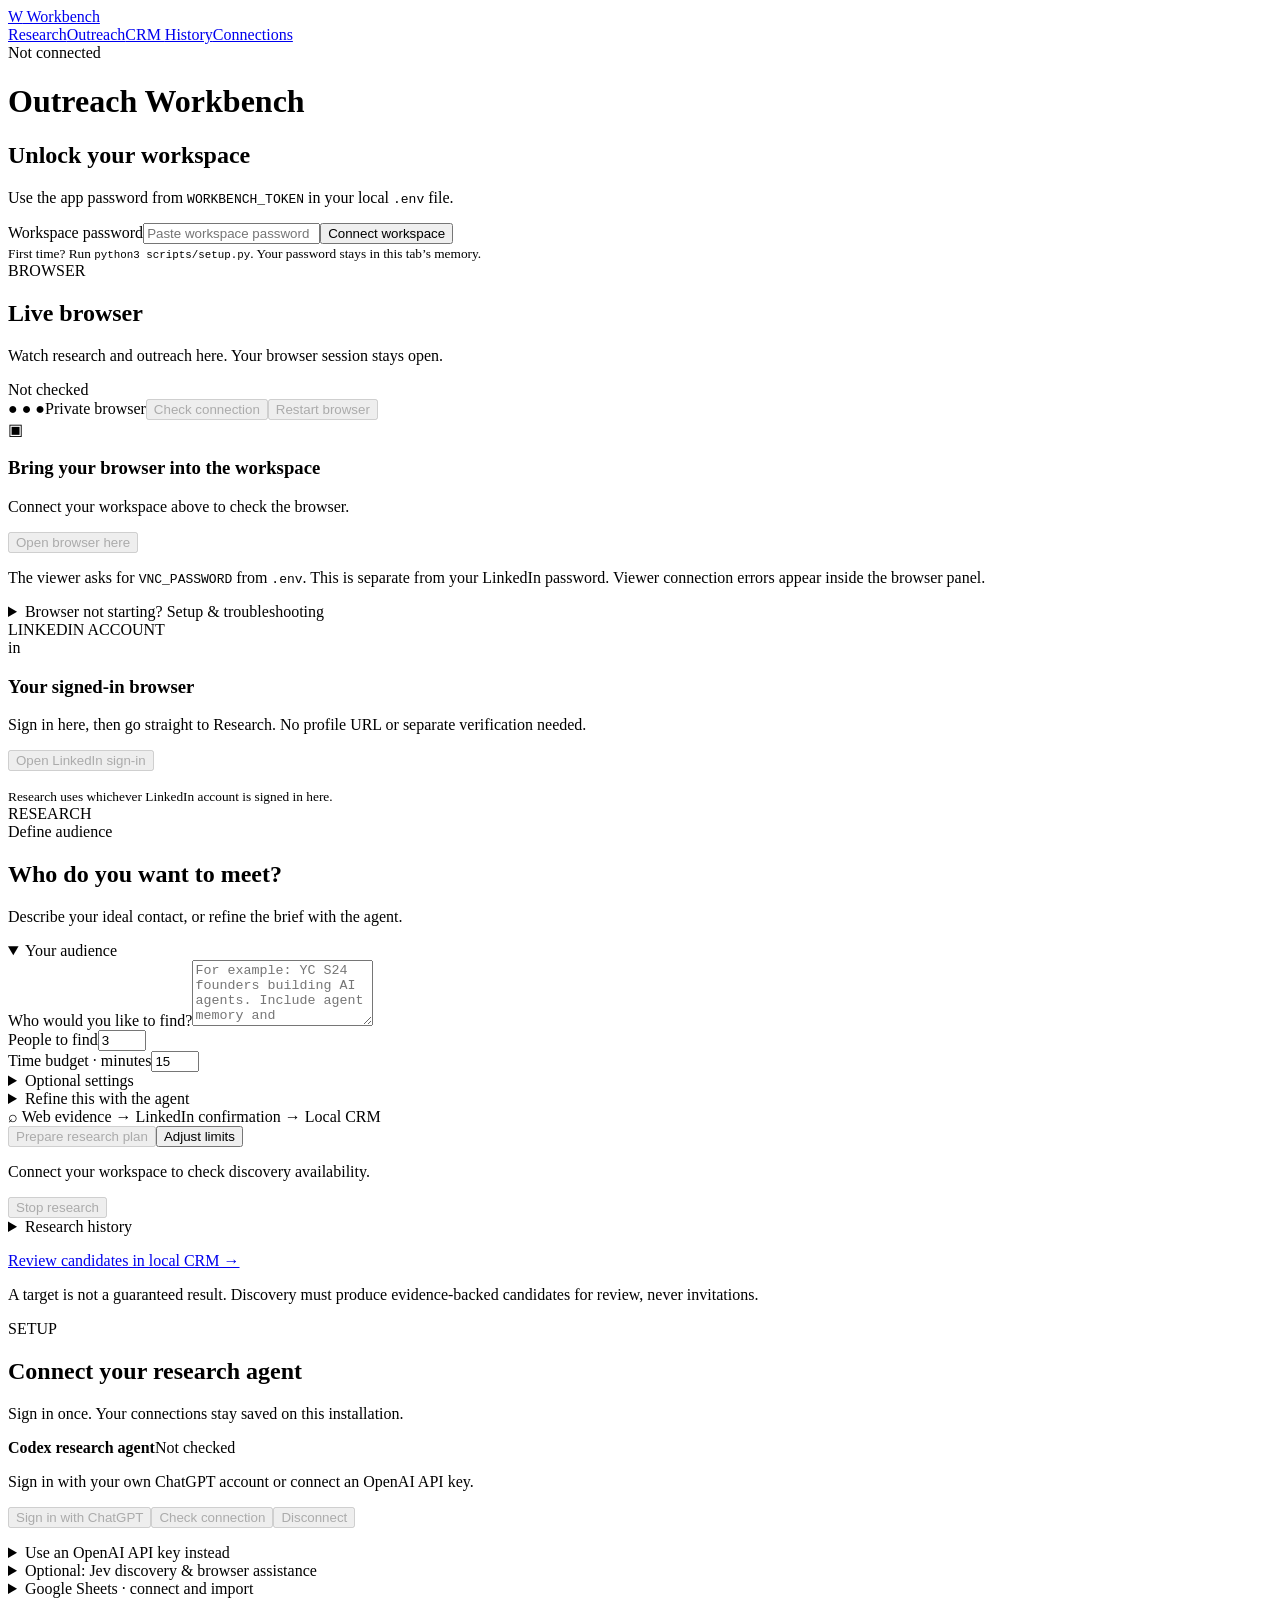
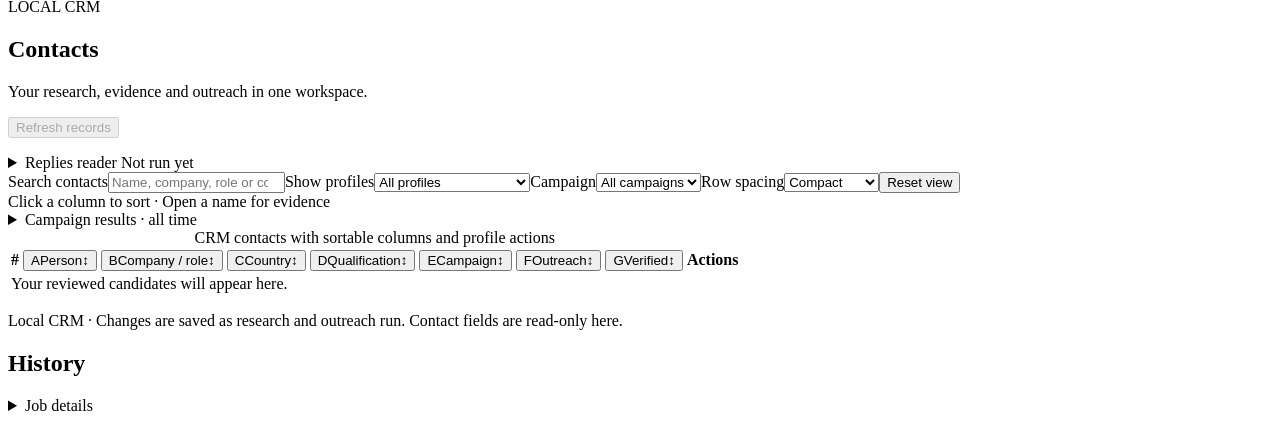
==== commit 9fb521e3: "Integrate Jev discovery evidence and durable research context" ====
--- a/src/workbench/static/index.html
+++ b/src/workbench/static/index.html
@@ -44,8 +44,8 @@
 <details id="research-options"><summary>Optional settings</summary><label for="discovery-visits">Maximum LinkedIn visits</label><input id="discovery-visits" type="number" min="0" max="500" step="1" value="0"><p class="caption">0 means keep going until the target or time limit.</p><label for="discovery-profile">Only check this profile</label><input id="discovery-profile" type="url" placeholder="https://www.linkedin.com/in/…"><label class="inline-check"><input id="discovery-recheck" type="checkbox"><span>Recheck profiles with missing evidence</span></label></details>
 </details><details id="planning-conversation"><summary>Refine this with the agent</summary><div id="brief-chat" class="brief-chat" role="log" aria-label="Research conversation" aria-live="polite"><p class="chat-welcome">Tell me who you’re looking for. We can narrow the roles, companies, location and exclusions together.</p></div>
 <form id="brief-form"><label for="brief-message">Talk to your research agent</label><textarea id="brief-message" rows="3" maxlength="3000" placeholder="I want to meet founders building tools for finance teams. Help me narrow that down."></textarea><div class="connection-actions"><button id="brief-send" disabled>Refine audience</button><button id="brief-reset" type="button" class="secondary" disabled>New brief</button></div></form><p id="brief-status" role="status" aria-live="polite"></p></details>
-<div class="research-method"><span aria-hidden="true">⌕</span> Web evidence → LinkedIn confirmation → Local CRM</div><div class="research-actions"><button id="discover" disabled>Prepare research plan</button><button id="research-adjust-time" class="quiet" type="button">Adjust limits</button></div><p id="discovery-state" role="status">Connect your workspace to check discovery availability.</p><a id="research-browser-help" href="#browser-section" hidden>Open LinkedIn browser →</a><div id="research-plan" hidden><div class="plan-heading"><span class="eyebrow">READY TO REVIEW</span><h3>Your search plan</h3></div><div id="plan-metrics" class="plan-metrics"></div><p id="plan-summary"></p><details><summary>Search queries & technical details</summary><pre id="research-plan-text" class="activity"></pre></details><label><input id="research-history" type="checkbox"> My CRM is up to date, or this is a new campaign. Skip companies that already replied.</label><p id="research-start-help" role="status" aria-live="polite"></p><p id="research-launch-status" role="alert"></p><a id="research-start-browser" href="#browser-section" hidden>Open LinkedIn browser →</a><button id="research-use-plan" class="secondary" hidden>Restore saved plan</button><button id="research-start" aria-describedby="research-start-help" disabled>Start research</button></div><button id="research-stop" class="secondary" disabled>Stop research</button><details class="research-maintenance"><summary>Research history</summary><button id="clear-search-history" class="secondary" disabled>Clear search history</button></details><p id="clear-history-status" role="status" aria-live="polite"></p><details id="research-decisions" class="decision-panel" hidden><summary>Research activity</summary><p id="research-live-step" role="status"></p><div id="decision-log" role="log" aria-label="Research decisions" aria-live="polite"></div><details id="research-activity"><summary>Full activity</summary><pre id="research-progress" class="activity">No research run yet.</pre></details></details><a class="results-link" href="#outreach">Review candidates in local CRM →</a><p class="caption">A target is not a guaranteed result. Discovery must produce evidence-backed candidates for review, never invitations.</p></section>
-</div><section class="panel" id="connections"><span class="eyebrow">SETUP</span><h2>Connect your research agent</h2><p>Sign in once. Your connections stay saved on this installation.</p><div class="connection-row"><strong>Codex research agent</strong><span id="codex-state" class="badge">Not checked</span></div><p id="codex-account">Sign in with your own ChatGPT account or connect an OpenAI API key.</p><div class="connection-actions"><button id="codex-login" disabled>Sign in with ChatGPT</button><button id="codex-check" class="secondary" disabled>Check connection</button><button id="codex-logout" class="secondary" disabled>Disconnect</button></div><div id="codex-device" class="device-card" hidden><p>Open the official page and enter this one-time code. Do not share it.</p><strong id="codex-device-code"></strong><a id="codex-device-link" target="_blank" rel="noopener noreferrer">Open OpenAI sign-in ↗</a><button id="codex-cancel" class="secondary" disabled>Cancel sign-in</button></div><p id="codex-message" role="status"></p><details><summary>Use an OpenAI API key instead</summary><p>This uses your API account. Connection testing lists models; it does not run a paid generation.</p><form id="codex-key-form"><label for="codex-key">OpenAI API key</label><input id="codex-key" type="password" autocomplete="off" placeholder="Paste your own API key"><button id="codex-key-save" disabled>Test & connect API key</button></form></details><details id="optional-jev"><summary>Optional: Jev browser assistance</summary><div class="connection-row"><strong>Jev / TypeSafe</strong><span id="jev-state" class="badge">Not checked</span></div><p>Get your own key from <a href="https://console.typesafe.ai/keys" target="_blank" rel="noopener noreferrer">TypeSafe</a>. We test authentication before saving it privately in this workspace.</p><form id="jev-form"><label for="jev-key">TypeSafe API key</label><input id="jev-key" type="password" autocomplete="off" placeholder="Paste your own TypeSafe key"><button id="jev-save" disabled>Test & connect Jev</button></form><div class="connection-actions"><button id="jev-check" class="secondary" disabled>Check connection</button><button id="jev-disconnect" class="secondary" disabled>Disconnect</button></div><p id="jev-message" role="status"></p><p class="caption">Codex plans and evaluates research. A connected Jev key helps prioritize observed profile links. Research sends bounded professional page text to these providers and may use your model quota.</p></details><details id="optional-sheets"><summary>Google Sheets · connect and import</summary><div class="connection-row"><strong>Google Sheets</strong><span id="sheets-state" class="badge">Optional</span></div><p>Connect Google, paste your spreadsheet URL, and review its columns before importing. Your local CRM remains the source of truth.</p><div class="connection-actions"><button id="google-login" disabled>Connect Google</button><button id="google-disconnect" class="secondary" disabled>Disconnect Google</button></div><a id="google-open" target="_blank" rel="noopener noreferrer" hidden>Open CRM spreadsheet ↗</a><p id="google-message" role="status"></p>
+<div class="research-method"><span aria-hidden="true">⌕</span> Web evidence → LinkedIn confirmation → Local CRM</div><div class="research-actions"><button id="discover" disabled>Prepare research plan</button><button id="research-adjust-time" class="quiet" type="button">Adjust limits</button></div><p id="discovery-state" role="status">Connect your workspace to check discovery availability.</p><a id="research-browser-help" href="#browser-section" hidden>Open LinkedIn browser →</a><div id="research-plan" hidden><div class="plan-heading"><span class="eyebrow">READY TO REVIEW</span><h3>Your search plan</h3></div><div id="plan-metrics" class="plan-metrics"></div><p id="plan-summary"></p><details><summary>Search queries & technical details</summary><pre id="research-plan-text" class="activity"></pre></details><label><input id="research-history" type="checkbox"> My CRM is up to date, or this is a new campaign. Skip companies that already replied.</label><p id="research-start-help" role="status" aria-live="polite"></p><p id="research-launch-status" role="alert"></p><a id="research-start-browser" href="#browser-section" hidden>Open LinkedIn browser →</a><button id="research-use-plan" class="secondary" hidden>Restore saved plan</button><button id="research-start" aria-describedby="research-start-help" disabled>Start research</button></div><button id="research-stop" class="secondary" disabled>Stop research</button><details class="research-maintenance"><summary>Research history</summary><button id="clear-search-history" class="secondary" disabled>Clear search history</button></details><p id="clear-history-status" role="status" aria-live="polite"></p><details id="research-decisions" class="decision-panel" hidden><summary>Research activity</summary><div id="research-health" class="research-health" role="status" aria-live="polite"></div><div id="research-lanes" class="research-lanes"></div><p id="research-live-step"></p><div id="decision-log" role="log" aria-label="Research decisions" aria-live="polite"></div><details id="research-activity"><summary id="full-activity-label">All recorded steps</summary><p class="caption">Newest first · times shown in your local timezone · source evidence stays attached to each step.</p><p id="full-activity-status" role="status"></p><button id="download-research-context" class="quiet" type="button">Download research context</button><div id="full-decision-log"></div><pre id="research-progress" class="activity" hidden>No research run yet.</pre></details></details><a class="results-link" href="#outreach">Review candidates in local CRM →</a><p class="caption">A target is not a guaranteed result. Discovery must produce evidence-backed candidates for review, never invitations.</p></section>
+</div><section class="panel" id="connections"><span class="eyebrow">SETUP</span><h2>Connect your research agent</h2><p>Sign in once. Your connections stay saved on this installation.</p><div class="connection-row"><strong>Codex research agent</strong><span id="codex-state" class="badge">Not checked</span></div><p id="codex-account">Sign in with your own ChatGPT account or connect an OpenAI API key.</p><div class="connection-actions"><button id="codex-login" disabled>Sign in with ChatGPT</button><button id="codex-check" class="secondary" disabled>Check connection</button><button id="codex-logout" class="secondary" disabled>Disconnect</button></div><div id="codex-device" class="device-card" hidden><p>Open the official page and enter this one-time code. Do not share it.</p><strong id="codex-device-code"></strong><a id="codex-device-link" target="_blank" rel="noopener noreferrer">Open OpenAI sign-in ↗</a><button id="codex-cancel" class="secondary" disabled>Cancel sign-in</button></div><p id="codex-message" role="status"></p><details><summary>Use an OpenAI API key instead</summary><p>This uses your API account. Connection testing lists models; it does not run a paid generation.</p><form id="codex-key-form"><label for="codex-key">OpenAI API key</label><input id="codex-key" type="password" autocomplete="off" placeholder="Paste your own API key"><button id="codex-key-save" disabled>Test & connect API key</button></form></details><details id="optional-jev"><summary>Optional: Jev discovery & browser assistance</summary><div class="connection-row"><strong>Jev / TypeSafe</strong><span id="jev-state" class="badge">Not checked</span></div><p>Get your own key from <a href="https://console.typesafe.ai/keys" target="_blank" rel="noopener noreferrer">TypeSafe</a>. We test authentication before saving it privately in this workspace.</p><form id="jev-form"><label for="jev-key">TypeSafe API key</label><input id="jev-key" type="password" autocomplete="off" placeholder="Paste your own TypeSafe key"><button id="jev-save" disabled>Test & connect Jev</button></form><div class="connection-actions"><button id="jev-check" class="secondary" disabled>Check connection</button><button id="jev-disconnect" class="secondary" disabled>Disconnect</button></div><p id="jev-message" role="status"></p><p class="caption">Codex plans research and confirms people. Jev extracts company evidence from captured pages; incomplete LinkedIn text may also use a profile-header image. Inputs, metadata and results are archived locally. These requests use your provider quota.</p></details><details id="optional-sheets"><summary>Google Sheets · connect and import</summary><div class="connection-row"><strong>Google Sheets</strong><span id="sheets-state" class="badge">Optional</span></div><p>Connect Google, paste your spreadsheet URL, and review its columns before importing. Your local CRM remains the source of truth.</p><div class="connection-actions"><button id="google-login" disabled>Connect Google</button><button id="google-disconnect" class="secondary" disabled>Disconnect Google</button></div><a id="google-open" target="_blank" rel="noopener noreferrer" hidden>Open CRM spreadsheet ↗</a><p id="google-message" role="status"></p>
 <div id="google-import">
 <label for="google-import-url">Spreadsheet URL</label><input id="google-import-url" type="url" placeholder="https://docs.google.com/spreadsheets/d/…/edit">
 <div class="connection-actions"><button id="google-inspect">Open spreadsheet</button><button id="google-picker" class="secondary">Choose in Google Drive</button></div>
